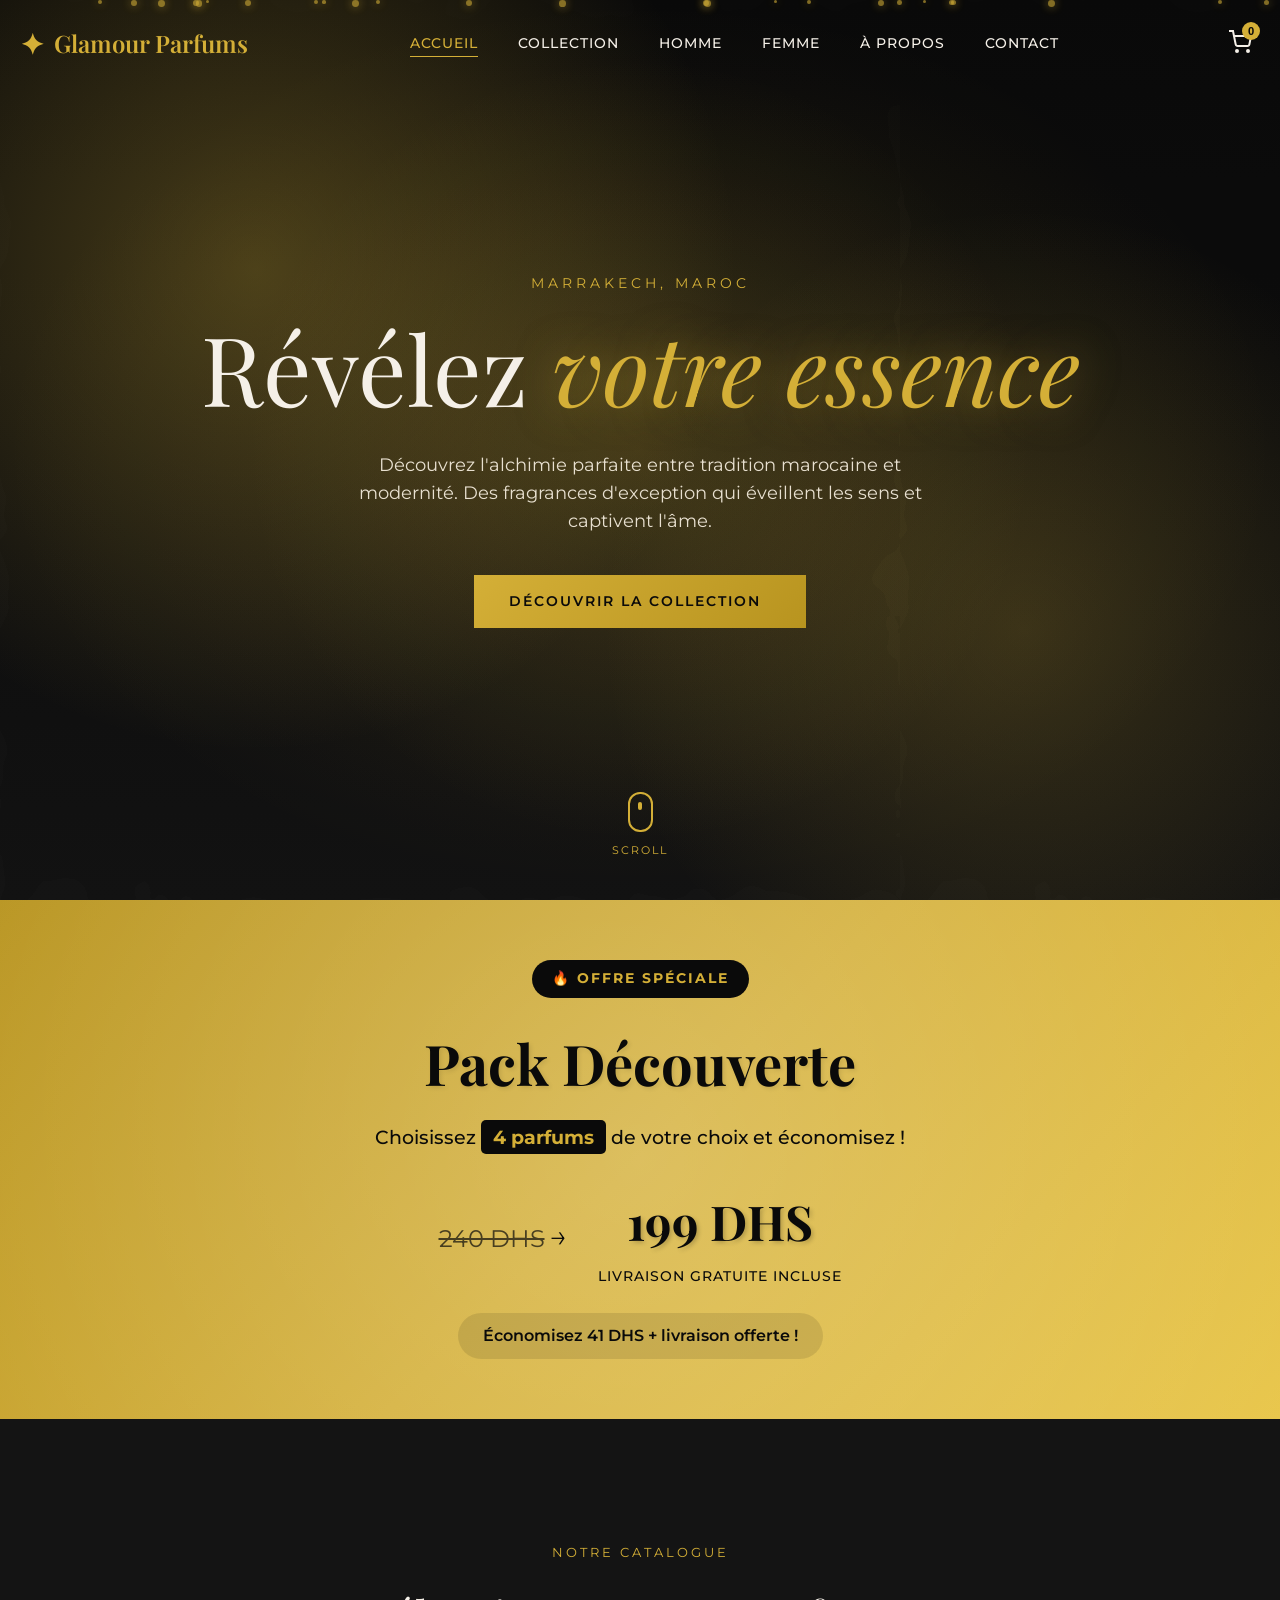
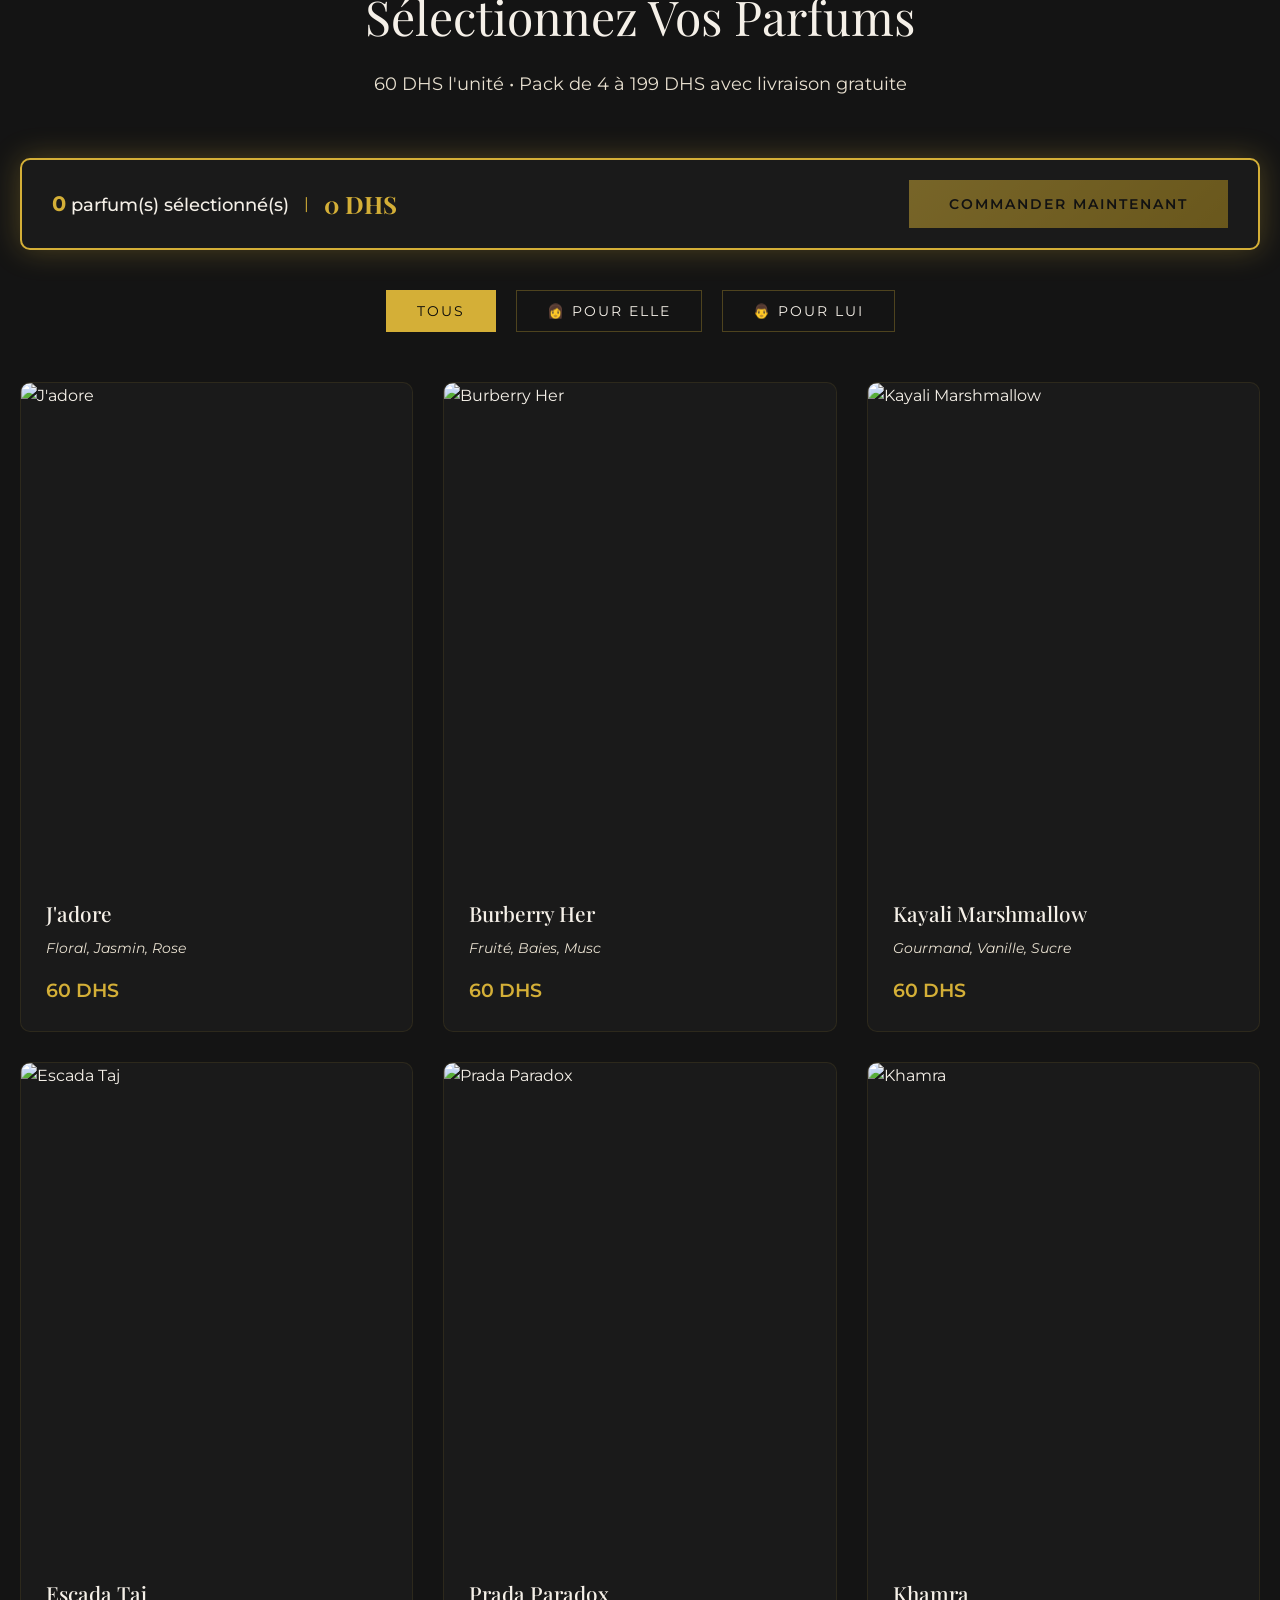
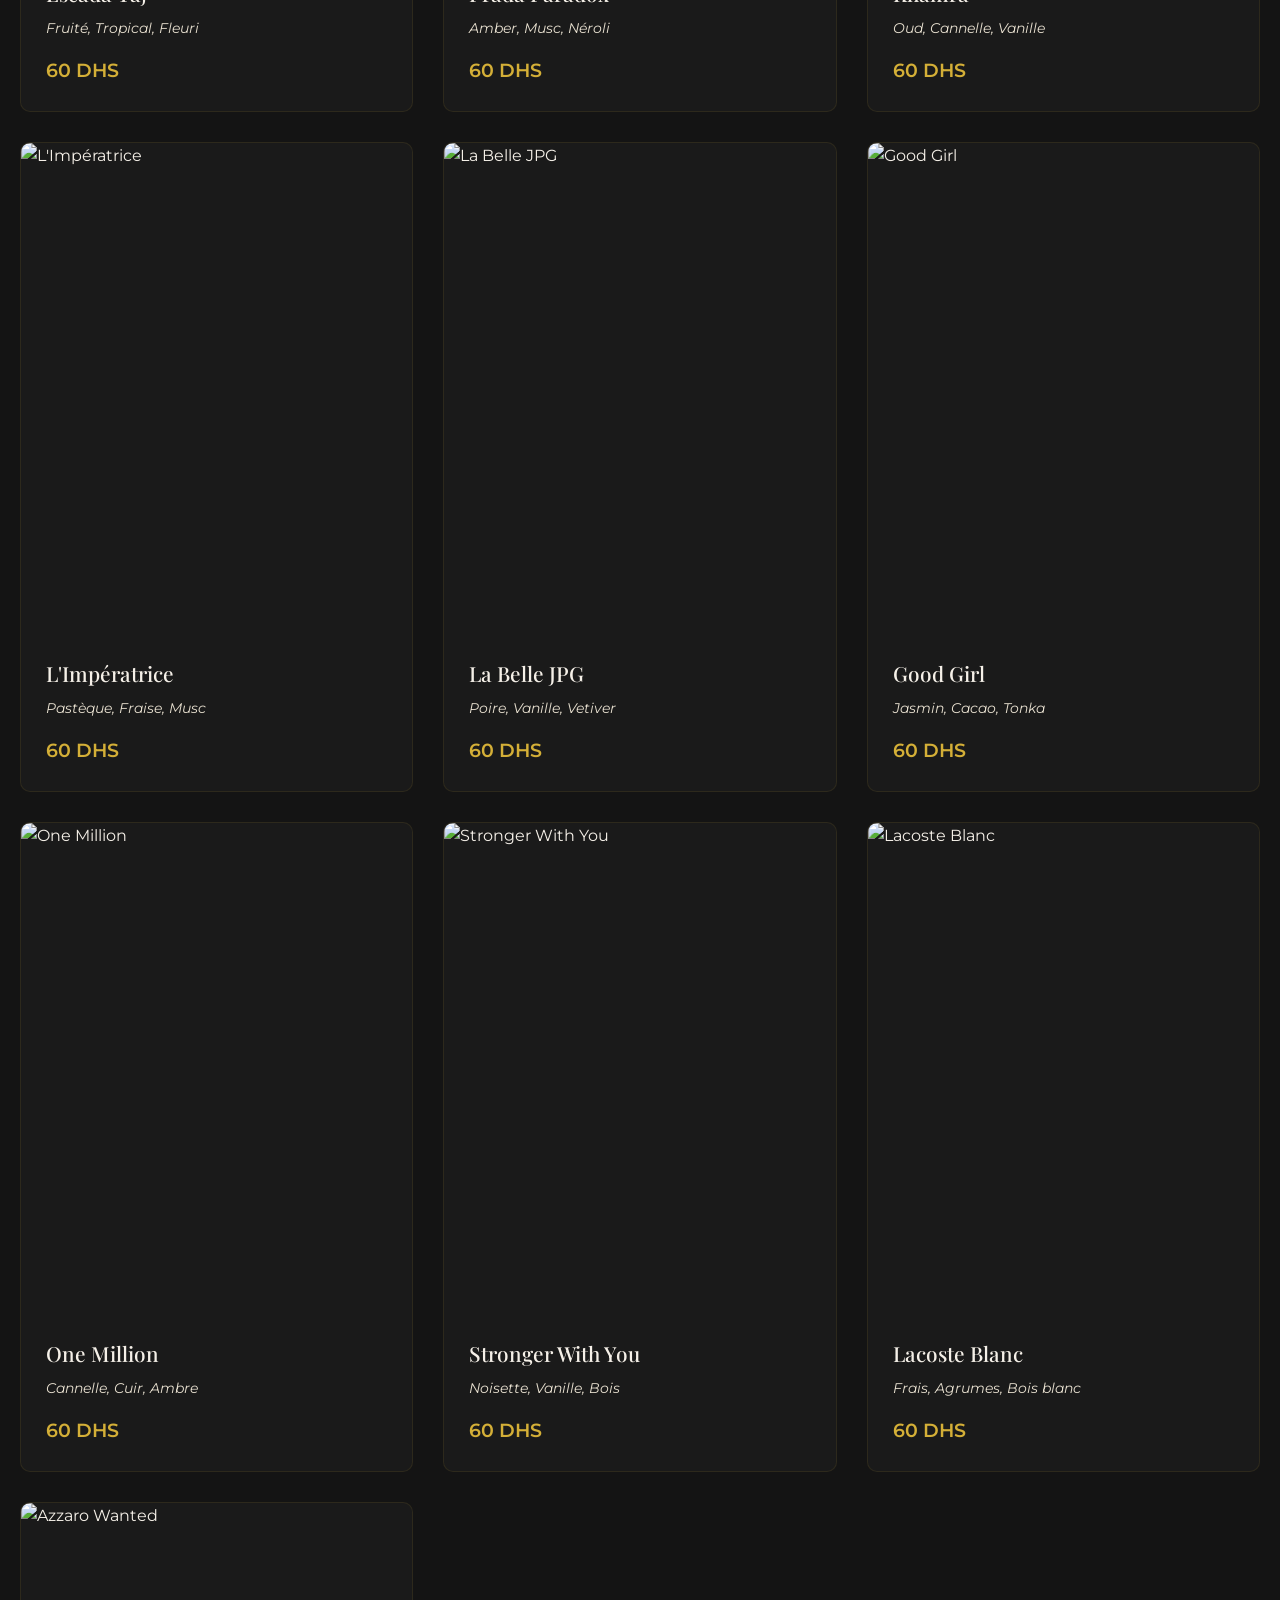
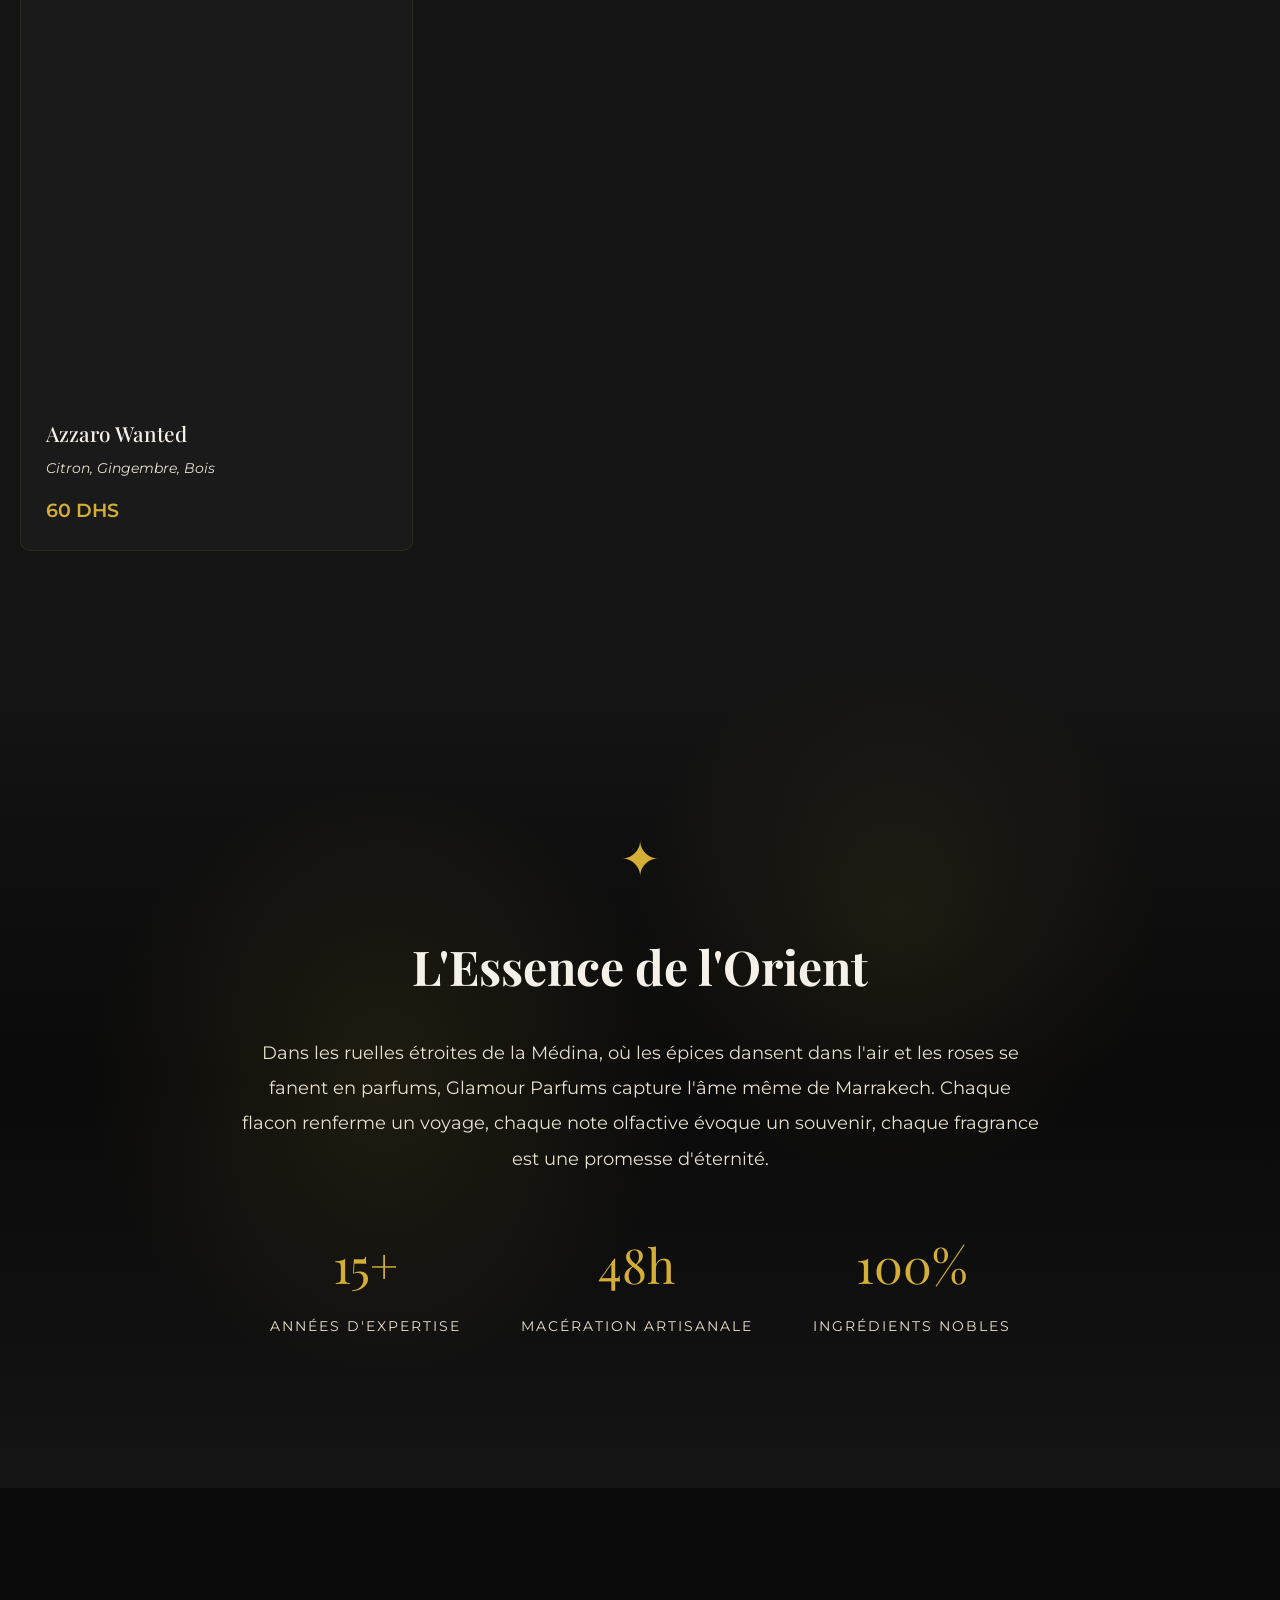
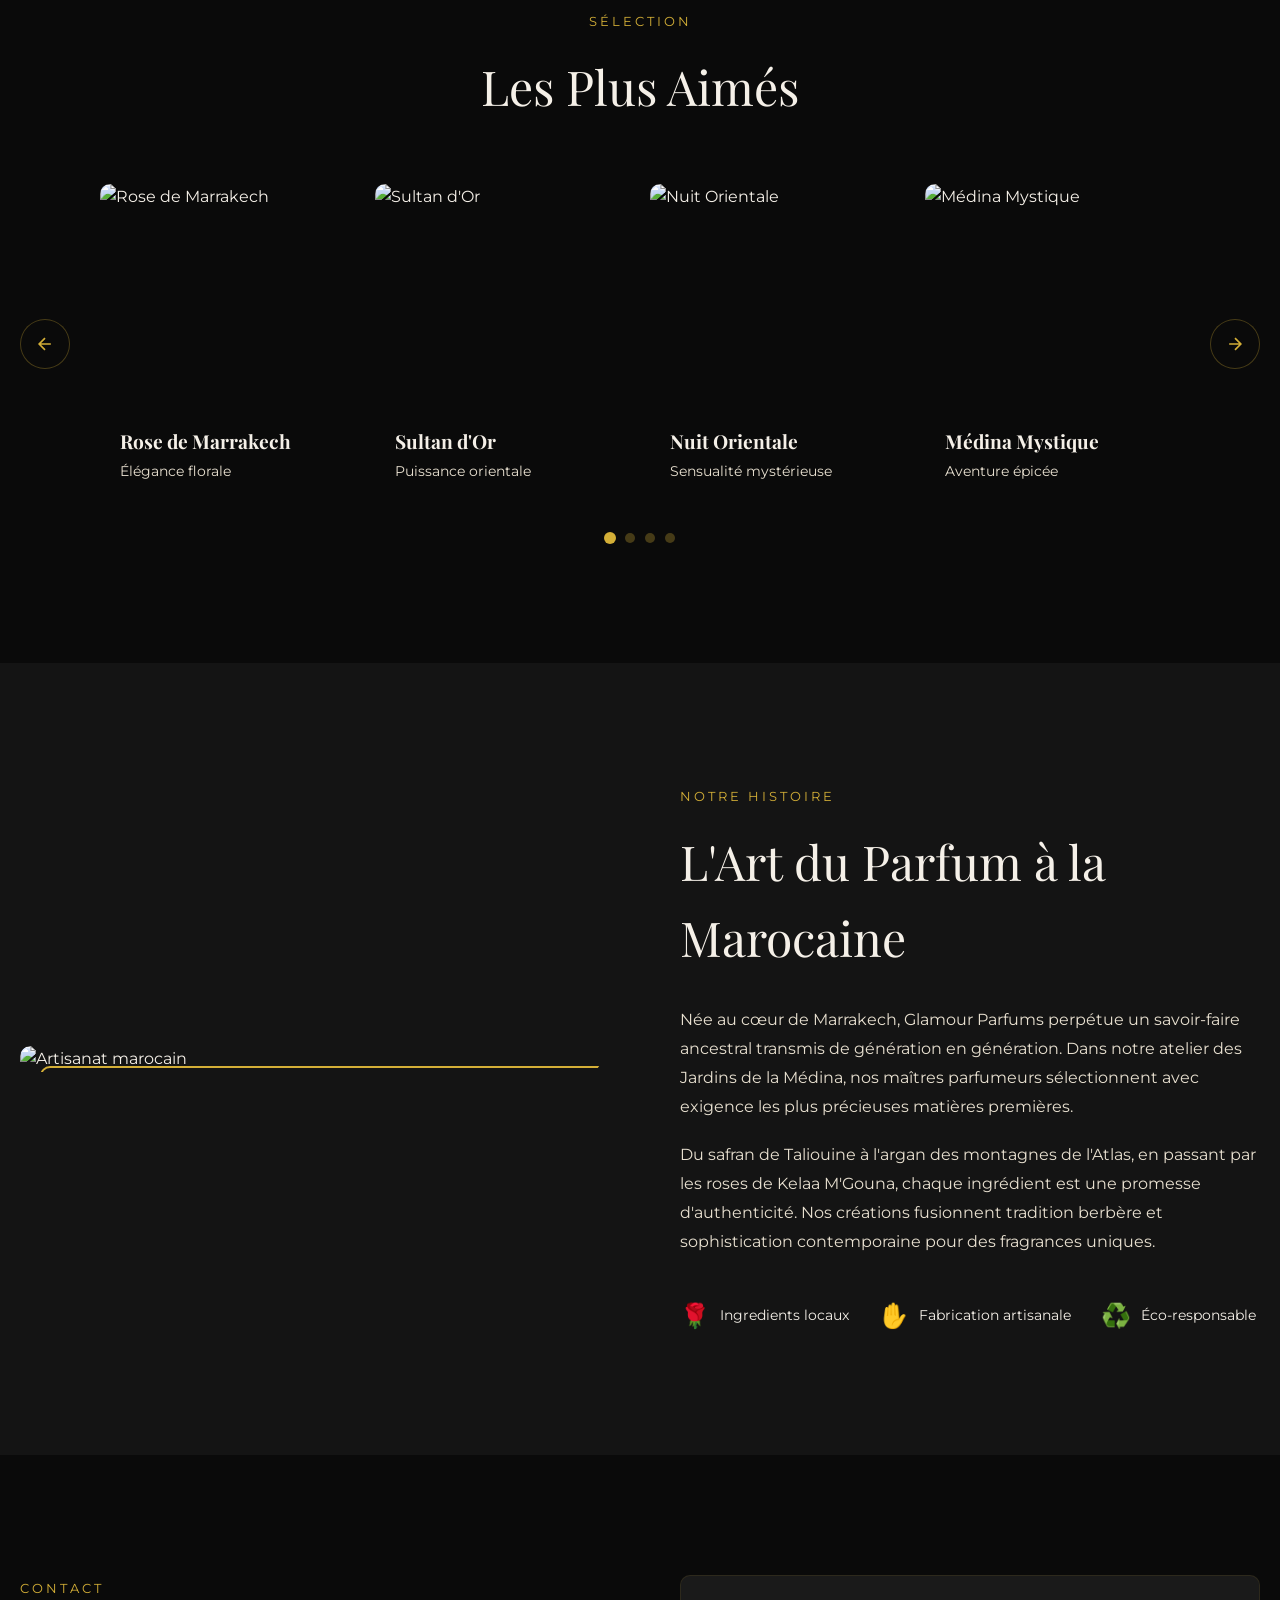
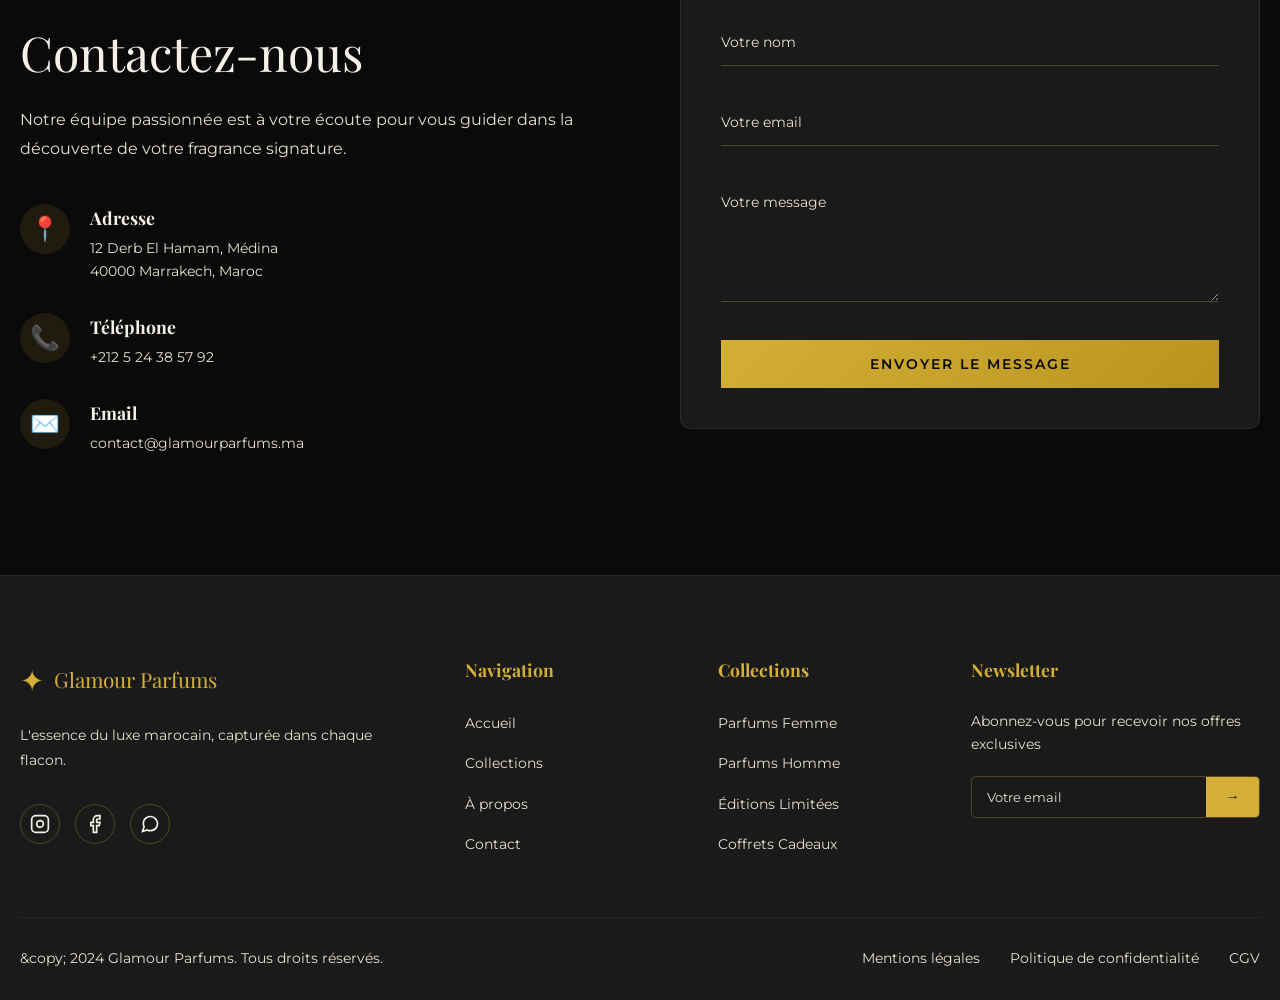
==== index.html @ c83f4eb4 "first commit" ====
<!DOCTYPE html>
<html lang="fr">
<head>
    <meta charset="UTF-8">
    <meta name="viewport" content="width=device-width, initial-scale=1.0">
    <title>Glamour Parfums | Luxe & Élégance à Marrakech</title>
    <link rel="preconnect" href="https://fonts.googleapis.com">
    <link rel="preconnect" href="https://fonts.gstatic.com" crossorigin>
    <link href="https://fonts.googleapis.com/css2?family=Playfair+Display:wght@400;500;600;700&family=Montserrat:wght@300;400;500;600&display=swap" rel="stylesheet">
    <link rel="stylesheet" href="css/style.css">
</head>
<body>
    <!-- Particles Container -->
    <div id="particles-container"></div>

    <!-- Header -->
    <header class="header" id="header">
        <div class="container">
            <nav class="navbar">
                <a href="#" class="logo">
                    <span class="logo-icon">✦</span>
                    <span class="logo-text">Glamour Parfums</span>
                </a>
                
                <ul class="nav-menu" id="nav-menu">
                    <li><a href="#home" class="nav-link active">Accueil</a></li>
                    <li><a href="#collections" class="nav-link">Collection</a></li>
                    <li><a href="#collections" class="nav-link" data-filter="homme">Homme</a></li>
                    <li><a href="#collections" class="nav-link" data-filter="femme">Femme</a></li>
                    <li><a href="#about" class="nav-link">À propos</a></li>
                    <li><a href="#contact" class="nav-link">Contact</a></li>
                </ul>

                <div class="nav-actions">
                    <button class="cart-btn" id="cart-btn">
                        <svg width="24" height="24" viewBox="0 0 24 24" fill="none" stroke="currentColor" stroke-width="2">
                            <path d="M9 22C9.55228 22 10 21.5523 10 21C10 20.4477 9.55228 20 9 20C8.44772 20 8 20.4477 8 21C8 21.5523 8.44772 22 9 22Z"/>
                            <path d="M20 22C20.5523 22 21 21.5523 21 21C21 20.4477 20.5523 20 20 20C19.4477 20 19 20.4477 19 21C19 21.5523 19.4477 22 20 22Z"/>
                            <path d="M1 1H5L7.68 14.39C7.77144 14.8504 8.02191 15.264 8.38755 15.5583C8.75318 15.8526 9.2107 16.009 9.68 16H19.4C19.8693 16.009 20.3268 15.8526 20.6925 15.5583C21.0581 15.264 21.3086 14.8504 21.4 14.39L23 6H6"/>
                        </svg>
                        <span class="cart-count">0</span>
                    </button>
                    <button class="mobile-toggle" id="mobile-toggle">
                        <span></span>
                        <span></span>
                        <span></span>
                    </button>
                </div>
            </nav>
        </div>
    </header>

    <!-- Hero Section -->
    <section class="hero" id="home">
        <div class="hero-bg">
            <div class="smoke-effect"></div>
            <div class="gold-dust"></div>
        </div>
        <div class="hero-content">
            <div class="container">
                <p class="hero-subtitle reveal-text">Marrakech, Maroc</p>
                <h1 class="hero-title reveal-text">Révélez <span class="highlight">votre essence</span></h1>
                <p class="hero-description reveal-text">
                    Découvrez l'alchimie parfaite entre tradition marocaine et modernité. 
                    Des fragrances d'exception qui éveillent les sens et captivent l'âme.
                </p>
                <div class="hero-cta reveal-text">
                    <a href="#collections" class="btn btn-primary">
                        Découvrir la collection
                        <span class="btn-shine"></span>
                    </a>
                </div>
            </div>
        </div>
        <div class="scroll-indicator">
            <div class="mouse">
                <div class="wheel"></div>
            </div>
            <span>Scroll</span>
        </div>
    </section>

    <!-- Collections Section -->
    <section class="pack-offer-banner" id="pack-offer">
        <div class="container">
            <div class="pack-offer-content reveal-on-scroll">
                <div class="pack-badge">🔥 OFFRE SPÉCIALE</div>
                <h2 class="pack-title">Pack Découverte</h2>
                <p class="pack-description">
                    Choisissez <strong>4 parfums</strong> de votre choix et économisez !
                </p>
                <div class="pack-pricing">
                    <div class="price-normal">
                        <span class="price-old">240 DHS</span>
                        <span class="price-separator">→</span>
                    </div>
                    <div class="price-promo">
                        <span class="price-new">199 DHS</span>
                        <span class="price-note">Livraison gratuite incluse</span>
                    </div>
                </div>
                <p class="pack-economy">Économisez 41 DHS + livraison offerte !</p>
            </div>
        </div>
    </section>

    <!-- Collections Section -->
    <section class="collections" id="collections">
        <div class="container">
            <div class="section-header reveal-on-scroll">
                <span class="section-tag">Notre Catalogue</span>
                <h2 class="section-title">Sélectionnez Vos Parfums</h2>
                <p class="section-subtitle">60 DHS l'unité • Pack de 4 à 199 DHS avec livraison gratuite</p>
            </div>

            <!-- Cart Summary Bar -->
            <div class="cart-summary-bar reveal-on-scroll" id="cart-summary-bar">
                <div class="summary-content">
                    <div class="summary-info">
                        <span class="summary-count"><span id="selected-count">0</span> parfum(s) sélectionné(s)</span>
                        <span class="summary-divider">|</span>
                        <span class="summary-price" id="summary-price">0 DHS</span>
                    </div>
                    <div class="summary-promo" id="summary-promo" style="display: none;">
                        <span class="promo-badge">🎉 Pack activé ! -41 DHS + Livraison offerte</span>
                    </div>
                </div>
                <button class="btn btn-primary" id="order-btn" disabled>
                    Commander maintenant
                </button>
            </div>

            <div class="filter-tabs reveal-on-scroll">
                <button class="filter-btn active" data-filter="all">Tous</button>
                <button class="filter-btn" data-filter="femme">👩 Pour Elle</button>
                <button class="filter-btn" data-filter="homme">👨 Pour Lui</button>
            </div>

            <div class="products-grid" id="products-grid">
                <!-- FEMME Products (9 parfums) -->
                <div class="product-card" data-category="femme" data-id="1" data-name="J'adore" data-price="60">
                    <div class="product-image">
                        <img src="https://images.unsplash.com/photo-1594035910387-fea47794261f?w=500&h=600&fit=crop" alt="J'adore">
                        <div class="product-overlay">
                            <button class="quick-view">Aperçu rapide</button>
                            <button class="select-btn" onclick="toggleSelection(this)">
                                <span class="select-icon">➕</span>
                                <span class="select-text">Sélectionner</span>
                            </button>
                        </div>
                        <div class="selected-indicator">✓</div>
                    </div>
                    <div class="product-info">
                        <h3 class="product-name">J'adore</h3>
                        <p class="product-notes">Floral, Jasmin, Rose</p>
                        <p class="product-price">60 DHS</p>
                    </div>
                </div>

                <div class="product-card" data-category="femme" data-id="2" data-name="Burberry Her" data-price="60">
                    <div class="product-image">
                        <img src="https://images.unsplash.com/photo-1541643600914-78b084683601?w=500&h=600&fit=crop" alt="Burberry Her">
                        <div class="product-overlay">
                            <button class="quick-view">Aperçu rapide</button>
                            <button class="select-btn" onclick="toggleSelection(this)">
                                <span class="select-icon">➕</span>
                                <span class="select-text">Sélectionner</span>
                            </button>
                        </div>
                        <div class="selected-indicator">✓</div>
                    </div>
                    <div class="product-info">
                        <h3 class="product-name">Burberry Her</h3>
                        <p class="product-notes">Fruité, Baies, Musc</p>
                        <p class="product-price">60 DHS</p>
                    </div>
                </div>

                <div class="product-card" data-category="femme" data-id="3" data-name="Kayali Marshmallow" data-price="60">
                    <div class="product-image">
                        <img src="https://images.unsplash.com/photo-1592945403244-b3fbafd7f539?w=500&h=600&fit=crop" alt="Kayali Marshmallow">
                        <div class="product-overlay">
                            <button class="quick-view">Aperçu rapide</button>
                            <button class="select-btn" onclick="toggleSelection(this)">
                                <span class="select-icon">➕</span>
                                <span class="select-text">Sélectionner</span>
                            </button>
                        </div>
                        <div class="selected-indicator">✓</div>
                    </div>
                    <div class="product-info">
                        <h3 class="product-name">Kayali Marshmallow</h3>
                        <p class="product-notes">Gourmand, Vanille, Sucre</p>
                        <p class="product-price">60 DHS</p>
                    </div>
                </div>

                <div class="product-card" data-category="femme" data-id="4" data-name="Escada Taj" data-price="60">
                    <div class="product-image">
                        <img src="https://images.unsplash.com/photo-1512496015851-a90fb38ba796?w=500&h=600&fit=crop" alt="Escada Taj">
                        <div class="product-overlay">
                            <button class="quick-view">Aperçu rapide</button>
                            <button class="select-btn" onclick="toggleSelection(this)">
                                <span class="select-icon">➕</span>
                                <span class="select-text">Sélectionner</span>
                            </button>
                        </div>
                        <div class="selected-indicator">✓</div>
                    </div>
                    <div class="product-info">
                        <h3 class="product-name">Escada Taj</h3>
                        <p class="product-notes">Fruité, Tropical, Fleuri</p>
                        <p class="product-price">60 DHS</p>
                    </div>
                </div>

                <div class="product-card" data-category="femme" data-id="5" data-name="Prada Paradox" data-price="60">
                    <div class="product-image">
                        <img src="https://images.unsplash.com/photo-1588405748884-2a9a1a3b1c5b?w=500&h=600&fit=crop" alt="Prada Paradox">
                        <div class="product-overlay">
                            <button class="quick-view">Aperçu rapide</button>
                            <button class="select-btn" onclick="toggleSelection(this)">
                                <span class="select-icon">➕</span>
                                <span class="select-text">Sélectionner</span>
                            </button>
                        </div>
                        <div class="selected-indicator">✓</div>
                    </div>
                    <div class="product-info">
                        <h3 class="product-name">Prada Paradox</h3>
                        <p class="product-notes">Amber, Musc, Néroli</p>
                        <p class="product-price">60 DHS</p>
                    </div>
                </div>

                <div class="product-card" data-category="femme" data-id="6" data-name="Khamra" data-price="60">
                    <div class="product-image">
                        <img src="https://images.unsplash.com/photo-1590736969955-71cc94901144?w=500&h=600&fit=crop" alt="Khamra">
                        <div class="product-overlay">
                            <button class="quick-view">Aperçu rapide</button>
                            <button class="select-btn" onclick="toggleSelection(this)">
                                <span class="select-icon">➕</span>
                                <span class="select-text">Sélectionner</span>
                            </button>
                        </div>
                        <div class="selected-indicator">✓</div>
                    </div>
                    <div class="product-info">
                        <h3 class="product-name">Khamra</h3>
                        <p class="product-notes">Oud, Cannelle, Vanille</p>
                        <p class="product-price">60 DHS</p>
                    </div>
                </div>

                <div class="product-card" data-category="femme" data-id="7" data-name="L'Impératrice" data-price="60">
                    <div class="product-image">
                        <img src="https://images.unsplash.com/photo-1563170351-be82bc888aa4?w=500&h=600&fit=crop" alt="L'Impératrice">
                        <div class="product-overlay">
                            <button class="quick-view">Aperçu rapide</button>
                            <button class="select-btn" onclick="toggleSelection(this)">
                                <span class="select-icon">➕</span>
                                <span class="select-text">Sélectionner</span>
                            </button>
                        </div>
                        <div class="selected-indicator">✓</div>
                    </div>
                    <div class="product-info">
                        <h3 class="product-name">L'Impératrice</h3>
                        <p class="product-notes">Pastèque, Fraise, Musc</p>
                        <p class="product-price">60 DHS</p>
                    </div>
                </div>

                <div class="product-card" data-category="femme" data-id="8" data-name="La Belle JPG" data-price="60">
                    <div class="product-image">
                        <img src="https://images.unsplash.com/photo-1594136976553-38679e03c1c3?w=500&h=600&fit=crop" alt="La Belle JPG">
                        <div class="product-overlay">
                            <button class="quick-view">Aperçu rapide</button>
                            <button class="select-btn" onclick="toggleSelection(this)">
                                <span class="select-icon">➕</span>
                                <span class="select-text">Sélectionner</span>
                            </button>
                        </div>
                        <div class="selected-indicator">✓</div>
                    </div>
                    <div class="product-info">
                        <h3 class="product-name">La Belle JPG</h3>
                        <p class="product-notes">Poire, Vanille, Vetiver</p>
                        <p class="product-price">60 DHS</p>
                    </div>
                </div>

                <div class="product-card" data-category="femme" data-id="9" data-name="Good Girl" data-price="60">
                    <div class="product-image">
                        <img src="https://images.unsplash.com/photo-1595535873420-a599195b3f4a?w=500&h=600&fit=crop" alt="Good Girl">
                        <div class="product-overlay">
                            <button class="quick-view">Aperçu rapide</button>
                            <button class="select-btn" onclick="toggleSelection(this)">
                                <span class="select-icon">➕</span>
                                <span class="select-text">Sélectionner</span>
                            </button>
                        </div>
                        <div class="selected-indicator">✓</div>
                    </div>
                    <div class="product-info">
                        <h3 class="product-name">Good Girl</h3>
                        <p class="product-notes">Jasmin, Cacao, Tonka</p>
                        <p class="product-price">60 DHS</p>
                    </div>
                </div>

                <!-- HOMME Products (4 parfums) -->
                <div class="product-card" data-category="homme" data-id="10" data-name="One Million" data-price="60">
                    <div class="product-image">
                        <img src="https://images.unsplash.com/photo-1523293182086-7651a899d37f?w=500&h=600&fit=crop" alt="One Million">
                        <div class="product-overlay">
                            <button class="quick-view">Aperçu rapide</button>
                            <button class="select-btn" onclick="toggleSelection(this)">
                                <span class="select-icon">➕</span>
                                <span class="select-text">Sélectionner</span>
                            </button>
                        </div>
                        <div class="selected-indicator">✓</div>
                    </div>
                    <div class="product-info">
                        <h3 class="product-name">One Million</h3>
                        <p class="product-notes">Cannelle, Cuir, Ambre</p>
                        <p class="product-price">60 DHS</p>
                    </div>
                </div>

                <div class="product-card" data-category="homme" data-id="11" data-name="Stronger With You" data-price="60">
                    <div class="product-image">
                        <img src="https://images.unsplash.com/photo-1595425970377-c9703cf48b6d?w=500&h=600&fit=crop" alt="Stronger With You">
                        <div class="product-overlay">
                            <button class="quick-view">Aperçu rapide</button>
                            <button class="select-btn" onclick="toggleSelection(this)">
                                <span class="select-icon">➕</span>
                                <span class="select-text">Sélectionner</span>
                            </button>
                        </div>
                        <div class="selected-indicator">✓</div>
                    </div>
                    <div class="product-info">
                        <h3 class="product-name">Stronger With You</h3>
                        <p class="product-notes">Noisette, Vanille, Bois</p>
                        <p class="product-price">60 DHS</p>
                    </div>
                </div>

                <div class="product-card" data-category="homme" data-id="12" data-name="Lacoste Blanc" data-price="60">
                    <div class="product-image">
                        <img src="https://images.unsplash.com/photo-1587017539504-67cfbddac569?w=500&h=600&fit=crop" alt="Lacoste Blanc">
                        <div class="product-overlay">
                            <button class="quick-view">Aperçu rapide</button>
                            <button class="select-btn" onclick="toggleSelection(this)">
                                <span class="select-icon">➕</span>
                                <span class="select-text">Sélectionner</span>
                            </button>
                        </div>
                        <div class="selected-indicator">✓</div>
                    </div>
                    <div class="product-info">
                        <h3 class="product-name">Lacoste Blanc</h3>
                        <p class="product-notes">Frais, Agrumes, Bois blanc</p>
                        <p class="product-price">60 DHS</p>
                    </div>
                </div>

                <div class="product-card" data-category="homme" data-id="13" data-name="Azzaro Wanted" data-price="60">
                    <div class="product-image">
                        <img src="https://images.unsplash.com/photo-1547887537-6c5a1c2893b4?w=500&h=600&fit=crop" alt="Azzaro Wanted">
                        <div class="product-overlay">
                            <button class="quick-view">Aperçu rapide</button>
                            <button class="select-btn" onclick="toggleSelection(this)">
                                <span class="select-icon">➕</span>
                                <span class="select-text">Sélectionner</span>
                            </button>
                        </div>
                        <div class="selected-indicator">✓</div>
                    </div>
                    <div class="product-info">
                        <h3 class="product-name">Azzaro Wanted</h3>
                        <p class="product-notes">Citron, Gingembre, Bois</p>
                        <p class="product-price">60 DHS</p>
                    </div>
                </div>
            </div>
        </div>
    </section>

    <!-- Immersive Section -->
    <section class="immersive-section">
        <div class="immersive-bg">
            <div class="floating-fragrance"></div>
        </div>
        <div class="container">
            <div class="immersive-content reveal-on-scroll">
                <span class="immersive-icon">✦</span>
                <h2 class="immersive-title">L'Essence de l'Orient</h2>
                <p class="immersive-text">
                    Dans les ruelles étroites de la Médina, où les épices dansent dans l'air 
                    et les roses se fanent en parfums, Glamour Parfums capture l'âme même de 
                    Marrakech. Chaque flacon renferme un voyage, chaque note olfactive évoque 
                    un souvenir, chaque fragrance est une promesse d'éternité.
                </p>
                <div class="immersive-stats">
                    <div class="stat-item">
                        <span class="stat-number">15+</span>
                        <span class="stat-label">Années d'expertise</span>
                    </div>
                    <div class="stat-item">
                        <span class="stat-number">48h</span>
                        <span class="stat-label">Macération artisanale</span>
                    </div>
                    <div class="stat-item">
                        <span class="stat-number">100%</span>
                        <span class="stat-label">Ingrédients nobles</span>
                    </div>
                </div>
            </div>
        </div>
    </section>

    <!-- Popular Products Carousel -->
    <section class="popular-section">
        <div class="container">
            <div class="section-header reveal-on-scroll">
                <span class="section-tag">Sélection</span>
                <h2 class="section-title">Les Plus Aimés</h2>
            </div>
            
            <div class="carousel-container reveal-on-scroll">
                <button class="carousel-btn prev" id="carousel-prev">
                    <svg width="24" height="24" viewBox="0 0 24 24" fill="none" stroke="currentColor" stroke-width="2">
                        <path d="M19 12H5M12 19l-7-7 7-7"/>
                    </svg>
                </button>
                
                <div class="carousel-wrapper">
                    <div class="carousel-track" id="carousel-track">
                        <div class="carousel-slide">
                            <div class="popular-card">
                                <img src="https://images.unsplash.com/photo-1594035910387-fea47794261f?w=400&h=500&fit=crop" alt="Rose de Marrakech">
                                <div class="popular-info">
                                    <h4>Rose de Marrakech</h4>
                                    <p>Élégance florale</p>
                                </div>
                            </div>
                        </div>
                        <div class="carousel-slide">
                            <div class="popular-card">
                                <img src="https://images.unsplash.com/photo-1523293182086-7651a899d37f?w=400&h=500&fit=crop" alt="Sultan d'Or">
                                <div class="popular-info">
                                    <h4>Sultan d'Or</h4>
                                    <p>Puissance orientale</p>
                                </div>
                            </div>
                        </div>
                        <div class="carousel-slide">
                            <div class="popular-card">
                                <img src="https://images.unsplash.com/photo-1541643600914-78b084683601?w=400&h=500&fit=crop" alt="Nuit Orientale">
                                <div class="popular-info">
                                    <h4>Nuit Orientale</h4>
                                    <p>Sensualité mystérieuse</p>
                                </div>
                            </div>
                        </div>
                        <div class="carousel-slide">
                            <div class="popular-card">
                                <img src="https://images.unsplash.com/photo-1592945403244-b3fbafd7f539?w=400&h=500&fit=crop" alt="Médina Mystique">
                                <div class="popular-info">
                                    <h4>Médina Mystique</h4>
                                    <p>Aventure épicée</p>
                                </div>
                            </div>
                        </div>
                    </div>
                </div>
                
                <button class="carousel-btn next" id="carousel-next">
                    <svg width="24" height="24" viewBox="0 0 24 24" fill="none" stroke="currentColor" stroke-width="2">
                        <path d="M5 12h14M12 5l7 7-7 7"/>
                    </svg>
                </button>
            </div>
            
            <div class="carousel-dots" id="carousel-dots">
                <button class="dot active"></button>
                <button class="dot"></button>
                <button class="dot"></button>
                <button class="dot"></button>
            </div>
        </div>
    </section>

    <!-- About Section -->
    <section class="about-section" id="about">
        <div class="container">
            <div class="about-grid">
                <div class="about-image reveal-on-scroll">
                    <div class="image-frame">
                        <img src="https://images.unsplash.com/photo-1544161515-4ab6ce6db874?w=600&h=700&fit=crop" alt="Artisanat marocain">
                        <div class="frame-decoration"></div>
                    </div>
                </div>
                <div class="about-content reveal-on-scroll">
                    <span class="section-tag">Notre Histoire</span>
                    <h2 class="section-title">L'Art du Parfum à la Marocaine</h2>
                    <p class="about-text">
                        Née au cœur de Marrakech, Glamour Parfums perpétue un savoir-faire 
                        ancestral transmis de génération en génération. Dans notre atelier 
                        des Jardins de la Médina, nos maîtres parfumeurs sélectionnent 
                        avec exigence les plus précieuses matières premières.
                    </p>
                    <p class="about-text">
                        Du safran de Taliouine à l'argan des montagnes de l'Atlas, en passant 
                        par les roses de Kelaa M'Gouna, chaque ingrédient est une promesse 
                        d'authenticité. Nos créations fusionnent tradition berbère et 
                        sophistication contemporaine pour des fragrances uniques.
                    </p>
                    <div class="about-features">
                        <div class="feature-item">
                            <span class="feature-icon">🌹</span>
                            <span>Ingredients locaux</span>
                        </div>
                        <div class="feature-item">
                            <span class="feature-icon">✋</span>
                            <span>Fabrication artisanale</span>
                        </div>
                        <div class="feature-item">
                            <span class="feature-icon">♻️</span>
                            <span>Éco-responsable</span>
                        </div>
                    </div>
                </div>
            </div>
        </div>
    </section>

    <!-- Contact Section -->
    <section class="contact-section" id="contact">
        <div class="container">
            <div class="contact-grid">
                <div class="contact-info reveal-on-scroll">
                    <span class="section-tag">Contact</span>
                    <h2 class="section-title">Contactez-nous</h2>
                    <p class="contact-text">
                        Notre équipe passionnée est à votre écoute pour vous guider 
                        dans la découverte de votre fragrance signature.
                    </p>
                    
                    <div class="contact-details">
                        <div class="contact-item">
                            <span class="contact-icon">📍</span>
                            <div>
                                <h4>Adresse</h4>
                                <p>12 Derb El Hamam, Médina<br>40000 Marrakech, Maroc</p>
                            </div>
                        </div>
                        <div class="contact-item">
                            <span class="contact-icon">📞</span>
                            <div>
                                <h4>Téléphone</h4>
                                <p>+212 5 24 38 57 92</p>
                            </div>
                        </div>
                        <div class="contact-item">
                            <span class="contact-icon">✉️</span>
                            <div>
                                <h4>Email</h4>
                                <p>contact@glamourparfums.ma</p>
                            </div>
                        </div>
                    </div>
                </div>
                
                <div class="contact-form-wrapper reveal-on-scroll">
                    <form class="contact-form" id="contact-form">
                        <div class="form-group">
                            <input type="text" id="name" required>
                            <label for="name">Votre nom</label>
                        </div>
                        <div class="form-group">
                            <input type="email" id="email" required>
                            <label for="email">Votre email</label>
                        </div>
                        <div class="form-group">
                            <textarea id="message" rows="5" required></textarea>
                            <label for="message">Votre message</label>
                        </div>
                        <button type="submit" class="btn btn-primary btn-full">
                            Envoyer le message
                        </button>
                    </form>
                </div>
            </div>
        </div>
    </section>

    <!-- Footer -->
    <footer class="footer">
        <div class="container">
            <div class="footer-grid">
                <div class="footer-brand">
                    <a href="#" class="footer-logo">
                        <span class="logo-icon">✦</span>
                        <span>Glamour Parfums</span>
                    </a>
                    <p>L'essence du luxe marocain, capturée dans chaque flacon.</p>
                    <div class="social-links">
                        <a href="#" class="social-link" aria-label="Instagram">
                            <svg width="20" height="20" viewBox="0 0 24 24" fill="none" stroke="currentColor" stroke-width="2">
                                <rect x="2" y="2" width="20" height="20" rx="5" ry="5"></rect>
                                <path d="M16 11.37A4 4 0 1 1 12.63 8 4 4 0 0 1 16 11.37z"></path>
                                <line x1="17.5" y1="6.5" x2="17.51" y2="6.5"></line>
                            </svg>
                        </a>
                        <a href="#" class="social-link" aria-label="Facebook">
                            <svg width="20" height="20" viewBox="0 0 24 24" fill="none" stroke="currentColor" stroke-width="2">
                                <path d="M18 2h-3a5 5 0 0 0-5 5v3H7v4h3v8h4v-8h3l1-4h-4V7a1 1 0 0 1 1-1h3z"></path>
                            </svg>
                        </a>
                        <a href="#" class="social-link" aria-label="WhatsApp">
                            <svg width="20" height="20" viewBox="0 0 24 24" fill="none" stroke="currentColor" stroke-width="2">
                                <path d="M21 11.5a8.38 8.38 0 0 1-.9 3.8 8.5 8.5 0 0 1-7.6 4.7 8.38 8.38 0 0 1-3.8-.9L3 21l1.9-5.7a8.38 8.38 0 0 1-.9-3.8 8.5 8.5 0 0 1 4.7-7.6 8.38 8.38 0 0 1 3.8-.9h.5a8.48 8.48 0 0 1 8 8v.5z"></path>
                            </svg>
                        </a>
                    </div>
                </div>
                
                <div class="footer-links">
                    <h4>Navigation</h4>
                    <ul>
                        <li><a href="#home">Accueil</a></li>
                        <li><a href="#collections">Collections</a></li>
                        <li><a href="#about">À propos</a></li>
                        <li><a href="#contact">Contact</a></li>
                    </ul>
                </div>
                
                <div class="footer-links">
                    <h4>Collections</h4>
                    <ul>
                        <li><a href="#">Parfums Femme</a></li>
                        <li><a href="#">Parfums Homme</a></li>
                        <li><a href="#">Éditions Limitées</a></li>
                        <li><a href="#">Coffrets Cadeaux</a></li>
                    </ul>
                </div>
                
                <div class="footer-newsletter">
                    <h4>Newsletter</h4>
                    <p>Abonnez-vous pour recevoir nos offres exclusives</p>
                    <form class="newsletter-form" id="newsletter-form">
                        <input type="email" placeholder="Votre email" required>
                        <button type="submit">→</button>
                    </form>
                </div>
            </div>
            
            <div class="footer-bottom">
                <p>&​copy; 2024 Glamour Parfums. Tous droits réservés.</p>
                <div class="footer-legal">
                    <a href="#">Mentions légales</a>
                    <a href="#">Politique de confidentialité</a>
                    <a href="#">CGV</a>
                </div>
            </div>
        </div>
    </footer>

    <!-- Cart Modal -->
    <div class="cart-modal" id="cart-modal">
        <div class="cart-overlay" id="cart-overlay"></div>
        <div class="cart-content">
            <div class="cart-header">
                <h3>Votre Panier</h3>
                <button class="cart-close" id="cart-close">✕</button>
            </div>
            <div class="cart-body" id="cart-body">
                <p class="cart-empty">Votre panier est vide</p>
            </div>
            <div class="cart-footer">
                <div class="cart-total">
                    <span>Total:</span>
                    <span id="cart-total">0 MAD</span>
                </div>
                <button class="btn btn-primary btn-full">Commander</button>
            </div>
        </div>
    </div>

    <!-- Toast Notification -->
    <div class="toast" id="toast">
        <span class="toast-message"></span>
    </div>

    <script src="js/main.js"></script>
</body>
</html>
---- css/style.css ----
/* ===================================
   GLAMOUR PARFUMS - STYLE LUXUEUX
   =================================== */

/* Variables CSS */
:root {
    /* Palette de couleurs - Luxe Oriental */
    --gold: #d4af37;
    --gold-light: #e8c547;
    --gold-dark: #b8941f;
    --black: #0a0a0a;
    --black-light: #141414;
    --black-lighter: #1a1a1a;
    --cream: #f5f0e8;
    --cream-dark: #e8e0d0;
    --white: #ffffff;
    
    /* Typographie */
    --font-heading: 'Playfair Display', serif;
    --font-body: 'Montserrat', sans-serif;
    
    /* Espacements */
    --section-padding: 120px;
    --container-width: 1280px;
    
    /* Transitions */
    --transition-fast: 0.3s ease;
    --transition-medium: 0.5s ease;
    --transition-slow: 0.8s ease;
    
    /* Effets */
    --glow-gold: 0 0 30px rgba(212, 175, 55, 0.3);
    --shadow-deep: 0 25px 50px rgba(0, 0, 0, 0.5);
}

/* Reset et Base */
* {
    margin: 0;
    padding: 0;
    box-sizing: border-box;
}

html {
    scroll-behavior: smooth;
}

body {
    font-family: var(--font-body);
    background-color: var(--black);
    color: var(--cream);
    line-height: 1.6;
    overflow-x: hidden;
}

a {
    text-decoration: none;
    color: inherit;
    transition: var(--transition-fast);
}

img {
    max-width: 100%;
    display: block;
}

ul {
    list-style: none;
}

.container {
    max-width: var(--container-width);
    margin: 0 auto;
    padding: 0 20px;
}

/* ===================================
   PARTICLES & EFFETS DE FOND
   =================================== */
#particles-container {
    position: fixed;
    top: 0;
    left: 0;
    width: 100%;
    height: 100%;
    pointer-events: none;
    z-index: 1;
}

.particle {
    position: absolute;
    width: 4px;
    height: 4px;
    background: var(--gold);
    border-radius: 50%;
    opacity: 0.6;
    animation: float 15s infinite;
    box-shadow: 0 0 10px var(--gold);
}

@keyframes float {
    0%, 100% {
        transform: translateY(100vh) rotate(0deg);
        opacity: 0;
    }
    10% {
        opacity: 0.6;
    }
    90% {
        opacity: 0.6;
    }
    100% {
        transform: translateY(-100vh) rotate(720deg);
        opacity: 0;
    }
}

/* ===================================
   HEADER & NAVIGATION
   =================================== */
.header {
    position: fixed;
    top: 0;
    left: 0;
    width: 100%;
    z-index: 1000;
    transition: var(--transition-medium);
    padding: 20px 0;
}

.header.scrolled {
    background: rgba(10, 10, 10, 0.95);
    backdrop-filter: blur(20px);
    padding: 15px 0;
    border-bottom: 1px solid rgba(212, 175, 55, 0.1);
}

.navbar {
    display: flex;
    align-items: center;
    justify-content: space-between;
}

.logo {
    display: flex;
    align-items: center;
    gap: 10px;
    font-family: var(--font-heading);
    font-size: 1.5rem;
    font-weight: 600;
    color: var(--gold);
}

.logo-icon {
    font-size: 1.8rem;
    animation: pulse 2s infinite;
}

@keyframes pulse {
    0%, 100% { opacity: 1; }
    50% { opacity: 0.7; }
}

.nav-menu {
    display: flex;
    align-items: center;
    gap: 40px;
}

.nav-link {
    font-size: 0.9rem;
    font-weight: 500;
    text-transform: uppercase;
    letter-spacing: 1px;
    position: relative;
    padding: 5px 0;
}

.nav-link::after {
    content: '';
    position: absolute;
    bottom: 0;
    left: 0;
    width: 0;
    height: 1px;
    background: var(--gold);
    transition: var(--transition-medium);
}

.nav-link:hover::after,
.nav-link.active::after {
    width: 100%;
}

.nav-link:hover,
.nav-link.active {
    color: var(--gold);
}

.nav-actions {
    display: flex;
    align-items: center;
    gap: 20px;
}

.cart-btn {
    position: relative;
    background: none;
    border: none;
    color: var(--cream);
    cursor: pointer;
    padding: 8px;
    transition: var(--transition-fast);
}

.cart-btn:hover {
    color: var(--gold);
    transform: scale(1.1);
}

.cart-count {
    position: absolute;
    top: 0;
    right: 0;
    width: 18px;
    height: 18px;
    background: var(--gold);
    color: var(--black);
    font-size: 0.7rem;
    font-weight: 600;
    border-radius: 50%;
    display: flex;
    align-items: center;
    justify-content: center;
}

.mobile-toggle {
    display: none;
    flex-direction: column;
    gap: 5px;
    background: none;
    border: none;
    cursor: pointer;
    padding: 5px;
}

.mobile-toggle span {
    display: block;
    width: 25px;
    height: 2px;
    background: var(--gold);
    transition: var(--transition-fast);
}

/* ===================================
   HERO SECTION
   =================================== */
.hero {
    position: relative;
    min-height: 100vh;
    display: flex;
    align-items: center;
    justify-content: center;
    overflow: hidden;
}

.hero-bg {
    position: absolute;
    top: 0;
    left: 0;
    width: 100%;
    height: 100%;
    background: 
        radial-gradient(ellipse at center, rgba(212, 175, 55, 0.15) 0%, transparent 70%),
        linear-gradient(180deg, var(--black) 0%, var(--black-light) 100%);
    z-index: -2;
}

.smoke-effect {
    position: absolute;
    top: 0;
    left: 0;
    width: 100%;
    height: 100%;
    background: url('data:image/svg+xml,<svg xmlns="http://www.w3.org/2000/svg" viewBox="0 0 1000 1000"><filter id="smoke"><feTurbulence type="fractalNoise" baseFrequency="0.01" numOctaves="3" result="noise"/><feDisplacementMap in="SourceGraphic" in2="noise" scale="100"/></filter><rect width="100%" height="100%" filter="url(%23smoke)" opacity="0.3"/></svg>');
    opacity: 0.4;
    animation: smoke 20s infinite linear;
    z-index: -1;
}

@keyframes smoke {
    0% { transform: translateX(0) translateY(0) scale(1); }
    50% { transform: translateX(-20px) translateY(-10px) scale(1.05); }
    100% { transform: translateX(0) translateY(0) scale(1); }
}

.gold-dust {
    position: absolute;
    top: 0;
    left: 0;
    width: 100%;
    height: 100%;
    background-image: 
        radial-gradient(circle at 20% 30%, rgba(212, 175, 55, 0.3) 0%, transparent 40%),
        radial-gradient(circle at 80% 70%, rgba(212, 175, 55, 0.2) 0%, transparent 35%),
        radial-gradient(circle at 50% 50%, rgba(212, 175, 55, 0.15) 0%, transparent 50%);
    animation: dust 15s infinite ease-in-out;
    z-index: -1;
}

@keyframes dust {
    0%, 100% { opacity: 0.5; transform: scale(1); }
    50% { opacity: 0.8; transform: scale(1.1); }
}

.hero-content {
    text-align: center;
    z-index: 10;
    padding: 0 20px;
}

.hero-subtitle {
    font-size: 0.9rem;
    text-transform: uppercase;
    letter-spacing: 4px;
    color: var(--gold);
    margin-bottom: 20px;
    opacity: 0;
    animation: fadeInUp 1s ease forwards;
    animation-delay: 0.3s;
}

.hero-title {
    font-family: var(--font-heading);
    font-size: clamp(3rem, 8vw, 6rem);
    font-weight: 400;
    line-height: 1.1;
    margin-bottom: 30px;
    opacity: 0;
    animation: fadeInUp 1s ease forwards;
    animation-delay: 0.5s;
}

.hero-title .highlight {
    color: var(--gold);
    font-style: italic;
    text-shadow: 0 0 40px rgba(212, 175, 55, 0.5);
}

.hero-description {
    font-size: 1.1rem;
    color: var(--cream-dark);
    max-width: 600px;
    margin: 0 auto 40px;
    opacity: 0;
    animation: fadeInUp 1s ease forwards;
    animation-delay: 0.7s;
}

.hero-cta {
    opacity: 0;
    animation: fadeInUp 1s ease forwards;
    animation-delay: 0.9s;
}

@keyframes fadeInUp {
    from {
        opacity: 0;
        transform: translateY(30px);
    }
    to {
        opacity: 1;
        transform: translateY(0);
    }
}

/* Boutons */
.btn {
    display: inline-flex;
    align-items: center;
    justify-content: center;
    gap: 10px;
    padding: 15px 35px;
    font-family: var(--font-body);
    font-size: 0.9rem;
    font-weight: 600;
    text-transform: uppercase;
    letter-spacing: 2px;
    border: none;
    cursor: pointer;
    transition: var(--transition-medium);
    position: relative;
    overflow: hidden;
}

.btn-primary {
    background: linear-gradient(135deg, var(--gold) 0%, var(--gold-dark) 100%);
    color: var(--black);
}

.btn-primary::before {
    content: '';
    position: absolute;
    top: 0;
    left: -100%;
    width: 100%;
    height: 100%;
    background: linear-gradient(90deg, transparent, rgba(255,255,255,0.4), transparent);
    transition: var(--transition-medium);
}

.btn-primary:hover::before {
    left: 100%;
}

.btn-primary:hover {
    transform: translateY(-3px);
    box-shadow: var(--glow-gold);
}

.btn-full {
    width: 100%;
}

/* Scroll Indicator */
.scroll-indicator {
    position: absolute;
    bottom: 40px;
    left: 50%;
    transform: translateX(-50%);
    display: flex;
    flex-direction: column;
    align-items: center;
    gap: 10px;
    color: var(--gold);
    font-size: 0.7rem;
    text-transform: uppercase;
    letter-spacing: 2px;
    animation: bounce 2s infinite;
}

.mouse {
    width: 25px;
    height: 40px;
    border: 2px solid var(--gold);
    border-radius: 12px;
    position: relative;
}

.wheel {
    width: 4px;
    height: 8px;
    background: var(--gold);
    border-radius: 2px;
    position: absolute;
    top: 8px;
    left: 50%;
    transform: translateX(-50%);
    animation: scroll 1.5s infinite;
}

@keyframes scroll {
    0% { opacity: 1; top: 8px; }
    100% { opacity: 0; top: 20px; }
}

@keyframes bounce {
    0%, 20%, 50%, 80%, 100% { transform: translateX(-50%) translateY(0); }
    40% { transform: translateX(-50%) translateY(-10px); }
    60% { transform: translateX(-50%) translateY(-5px); }
}

/* ===================================
   SECTIONS COMMUNES
   =================================== */
.collections,
.popular-section,
.about-section,
.contact-section {
    padding: var(--section-padding) 0;
}

.section-header {
    text-align: center;
    margin-bottom: 60px;
}

.section-tag {
    display: inline-block;
    font-size: 0.8rem;
    text-transform: uppercase;
    letter-spacing: 3px;
    color: var(--gold);
    margin-bottom: 15px;
}

.section-title {
    font-family: var(--font-heading);
    font-size: clamp(2rem, 5vw, 3rem);
    font-weight: 400;
    margin-bottom: 15px;
}

.section-subtitle {
    color: var(--cream-dark);
    font-size: 1.1rem;
}

/* ===================================
   COLLECTIONS & PRODUITS
   =================================== */
.collections {
    background: var(--black-light);
}

.filter-tabs {
    display: flex;
    justify-content: center;
    gap: 20px;
    margin-bottom: 50px;
    flex-wrap: wrap;
}

.filter-btn {
    background: transparent;
    border: 1px solid rgba(212, 175, 55, 0.3);
    color: var(--cream);
    padding: 12px 30px;
    font-family: var(--font-body);
    font-size: 0.85rem;
    text-transform: uppercase;
    letter-spacing: 2px;
    cursor: pointer;
    transition: var(--transition-fast);
}

.filter-btn:hover,
.filter-btn.active {
    background: var(--gold);
    color: var(--black);
    border-color: var(--gold);
}

.products-grid {
    display: grid;
    grid-template-columns: repeat(auto-fit, minmax(300px, 1fr));
    gap: 30px;
}

.product-card {
    background: var(--black-lighter);
    border-radius: 10px;
    overflow: hidden;
    transition: var(--transition-medium);
    border: 1px solid rgba(212, 175, 55, 0.1);
}

.product-card:hover {
    transform: translateY(-10px);
    box-shadow: var(--glow-gold), var(--shadow-deep);
    border-color: rgba(212, 175, 55, 0.3);
}

.product-card.hidden {
    display: none;
}

.product-image {
    position: relative;
    overflow: hidden;
    aspect-ratio: 4/5;
}

.product-image img {
    width: 100%;
    height: 100%;
    object-fit: cover;
    transition: var(--transition-slow);
}

.product-card:hover .product-image img {
    transform: scale(1.1);
}

.product-overlay {
    position: absolute;
    top: 0;
    left: 0;
    width: 100%;
    height: 100%;
    background: rgba(10, 10, 10, 0.8);
    display: flex;
    flex-direction: column;
    align-items: center;
    justify-content: center;
    gap: 15px;
    opacity: 0;
    transition: var(--transition-medium);
}

.product-card:hover .product-overlay {
    opacity: 1;
}

.quick-view,
.add-to-cart {
    padding: 12px 25px;
    font-size: 0.8rem;
    text-transform: uppercase;
    letter-spacing: 1px;
    cursor: pointer;
    transition: var(--transition-fast);
    border: none;
}

.quick-view {
    background: transparent;
    color: var(--cream);
    border: 1px solid var(--cream);
}

.quick-view:hover {
    background: var(--cream);
    color: var(--black);
}

.add-to-cart {
    background: var(--gold);
    color: var(--black);
    font-weight: 600;
}

.add-to-cart:hover {
    background: var(--gold-light);
    box-shadow: var(--glow-gold);
}

.product-badge {
    position: absolute;
    top: 15px;
    left: 15px;
    background: var(--gold);
    color: var(--black);
    padding: 5px 15px;
    font-size: 0.7rem;
    font-weight: 600;
    text-transform: uppercase;
    letter-spacing: 1px;
}

.product-info {
    padding: 25px;
}

.product-name {
    font-family: var(--font-heading);
    font-size: 1.3rem;
    font-weight: 500;
    margin-bottom: 8px;
}

.product-notes {
    font-size: 0.85rem;
    color: var(--cream-dark);
    margin-bottom: 15px;
    font-style: italic;
}

.product-price {
    font-size: 1.2rem;
    font-weight: 600;
    color: var(--gold);
}

/* ===================================
   SECTION IMMERSIVE
   =================================== */
.immersive-section {
    position: relative;
    padding: 150px 0;
    overflow: hidden;
}

.immersive-bg {
    position: absolute;
    top: 0;
    left: 0;
    width: 100%;
    height: 100%;
    background: 
        linear-gradient(180deg, var(--black-light) 0%, var(--black) 50%, var(--black-light) 100%);
    z-index: -1;
}

.floating-fragrance {
    position: absolute;
    top: 0;
    left: 0;
    width: 100%;
    height: 100%;
    background-image: 
        radial-gradient(circle at 30% 50%, rgba(212, 175, 55, 0.1) 0%, transparent 30%),
        radial-gradient(circle at 70% 30%, rgba(212, 175, 55, 0.08) 0%, transparent 25%);
    animation: fragranceFloat 20s infinite ease-in-out;
}

@keyframes fragranceFloat {
    0%, 100% { transform: translate(0, 0) scale(1); opacity: 0.5; }
    33% { transform: translate(30px, -20px) scale(1.1); opacity: 0.8; }
    66% { transform: translate(-20px, 20px) scale(0.9); opacity: 0.6; }
}

.immersive-content {
    text-align: center;
    max-width: 800px;
    margin: 0 auto;
}

.immersive-icon {
    font-size: 3rem;
    color: var(--gold);
    display: block;
    margin-bottom: 30px;
    animation: rotate 10s infinite linear;
}

@keyframes rotate {
    from { transform: rotate(0deg); }
    to { transform: rotate(360deg); }
}

.immersive-title {
    font-family: var(--font-heading);
    font-size: clamp(2rem, 5vw, 3rem);
    margin-bottom: 30px;
}

.immersive-text {
    font-size: 1.1rem;
    line-height: 2;
    color: var(--cream-dark);
    margin-bottom: 50px;
}

.immersive-stats {
    display: flex;
    justify-content: center;
    gap: 60px;
    flex-wrap: wrap;
}

.stat-item {
    text-align: center;
}

.stat-number {
    display: block;
    font-family: var(--font-heading);
    font-size: 3rem;
    color: var(--gold);
    margin-bottom: 10px;
}

.stat-label {
    font-size: 0.85rem;
    text-transform: uppercase;
    letter-spacing: 2px;
    color: var(--cream-dark);
}

/* ===================================
   CAROUSEL POPULAIRE
   =================================== */
.popular-section {
    background: var(--black);
}

.carousel-container {
    position: relative;
    display: flex;
    align-items: center;
    gap: 20px;
}

.carousel-wrapper {
    overflow: hidden;
    flex: 1;
}

.carousel-track {
    display: flex;
    transition: transform var(--transition-medium);
}

.carousel-slide {
    min-width: 100%;
    padding: 0 10px;
}

@media (min-width: 768px) {
    .carousel-slide {
        min-width: 50%;
    }
}

@media (min-width: 1024px) {
    .carousel-slide {
        min-width: 25%;
    }
}

.popular-card {
    position: relative;
    border-radius: 10px;
    overflow: hidden;
    aspect-ratio: 4/5;
}

.popular-card img {
    width: 100%;
    height: 100%;
    object-fit: cover;
    transition: var(--transition-slow);
}

.popular-card:hover img {
    transform: scale(1.1);
}

.popular-info {
    position: absolute;
    bottom: 0;
    left: 0;
    width: 100%;
    padding: 30px 20px 20px;
    background: linear-gradient(transparent, rgba(10, 10, 10, 0.9));
}

.popular-info h4 {
    font-family: var(--font-heading);
    font-size: 1.2rem;
    margin-bottom: 5px;
}

.popular-info p {
    font-size: 0.85rem;
    color: var(--cream-dark);
}

.carousel-btn {
    width: 50px;
    height: 50px;
    border-radius: 50%;
    border: 1px solid rgba(212, 175, 55, 0.3);
    background: rgba(10, 10, 10, 0.8);
    color: var(--gold);
    cursor: pointer;
    display: flex;
    align-items: center;
    justify-content: center;
    transition: var(--transition-fast);
    flex-shrink: 0;
}

.carousel-btn:hover {
    background: var(--gold);
    color: var(--black);
    border-color: var(--gold);
}

.carousel-btn svg {
    width: 20px;
    height: 20px;
}

.carousel-dots {
    display: flex;
    justify-content: center;
    gap: 10px;
    margin-top: 30px;
}

.dot {
    width: 10px;
    height: 10px;
    border-radius: 50%;
    border: none;
    background: rgba(212, 175, 55, 0.3);
    cursor: pointer;
    transition: var(--transition-fast);
}

.dot.active {
    background: var(--gold);
    transform: scale(1.2);
}

/* ===================================
   À PROPOS
   =================================== */
.about-section {
    background: var(--black-light);
}

.about-grid {
    display: grid;
    grid-template-columns: 1fr 1fr;
    gap: 80px;
    align-items: center;
}

.about-image {
    position: relative;
}

.image-frame {
    position: relative;
    border-radius: 10px;
    overflow: hidden;
}

.image-frame img {
    width: 100%;
    border-radius: 10px;
}

.frame-decoration {
    position: absolute;
    top: 20px;
    left: 20px;
    right: -20px;
    bottom: -20px;
    border: 2px solid var(--gold);
    border-radius: 10px;
    z-index: -1;
}

.about-content .section-title {
    text-align: left;
    margin-bottom: 30px;
}

.about-text {
    color: var(--cream-dark);
    margin-bottom: 20px;
    line-height: 1.8;
}

.about-features {
    display: flex;
    gap: 30px;
    margin-top: 40px;
    flex-wrap: wrap;
}

.feature-item {
    display: flex;
    align-items: center;
    gap: 10px;
    font-size: 0.9rem;
}

.feature-icon {
    font-size: 1.5rem;
}

/* ===================================
   CONTACT
   =================================== */
.contact-section {
    background: var(--black);
}

.contact-grid {
    display: grid;
    grid-template-columns: 1fr 1fr;
    gap: 80px;
}

.contact-info .section-title {
    text-align: left;
}

.contact-text {
    color: var(--cream-dark);
    margin-bottom: 40px;
    line-height: 1.8;
}

.contact-details {
    display: flex;
    flex-direction: column;
    gap: 30px;
}

.contact-item {
    display: flex;
    align-items: flex-start;
    gap: 20px;
}

.contact-icon {
    font-size: 1.5rem;
    width: 50px;
    height: 50px;
    background: rgba(212, 175, 55, 0.1);
    border-radius: 50%;
    display: flex;
    align-items: center;
    justify-content: center;
    flex-shrink: 0;
}

.contact-item h4 {
    font-family: var(--font-heading);
    font-size: 1.1rem;
    margin-bottom: 5px;
}

.contact-item p {
    color: var(--cream-dark);
    font-size: 0.9rem;
}

/* Formulaire */
.contact-form {
    background: var(--black-lighter);
    padding: 40px;
    border-radius: 10px;
    border: 1px solid rgba(212, 175, 55, 0.1);
}

.form-group {
    position: relative;
    margin-bottom: 30px;
}

.form-group input,
.form-group textarea {
    width: 100%;
    padding: 15px 0;
    background: transparent;
    border: none;
    border-bottom: 1px solid rgba(212, 175, 55, 0.3);
    color: var(--cream);
    font-family: var(--font-body);
    font-size: 1rem;
    outline: none;
    transition: var(--transition-fast);
}

.form-group textarea {
    resize: vertical;
    min-height: 100px;
}

.form-group label {
    position: absolute;
    left: 0;
    top: 15px;
    color: var(--cream-dark);
    font-size: 0.9rem;
    pointer-events: none;
    transition: var(--transition-fast);
}

.form-group input:focus,
.form-group textarea:focus,
.form-group input:valid,
.form-group textarea:valid {
    border-bottom-color: var(--gold);
}

.form-group input:focus + label,
.form-group textarea:focus + label,
.form-group input:valid + label,
.form-group textarea:valid + label {
    top: -20px;
    font-size: 0.75rem;
    color: var(--gold);
}

/* ===================================
   FOOTER
   =================================== */
.footer {
    background: var(--black-lighter);
    padding: 80px 0 30px;
    border-top: 1px solid rgba(212, 175, 55, 0.1);
}

.footer-grid {
    display: grid;
    grid-template-columns: 2fr 1fr 1fr 1.5fr;
    gap: 60px;
    margin-bottom: 60px;
}

.footer-logo {
    display: flex;
    align-items: center;
    gap: 10px;
    font-family: var(--font-heading);
    font-size: 1.3rem;
    color: var(--gold);
    margin-bottom: 20px;
}

.footer-brand p {
    color: var(--cream-dark);
    font-size: 0.9rem;
    line-height: 1.8;
    margin-bottom: 30px;
}

.social-links {
    display: flex;
    gap: 15px;
}

.social-link {
    width: 40px;
    height: 40px;
    border: 1px solid rgba(212, 175, 55, 0.3);
    border-radius: 50%;
    display: flex;
    align-items: center;
    justify-content: center;
    color: var(--cream);
    transition: var(--transition-fast);
}

.social-link:hover {
    background: var(--gold);
    color: var(--black);
    border-color: var(--gold);
    transform: translateY(-3px);
}

.footer-links h4,
.footer-newsletter h4 {
    font-family: var(--font-heading);
    font-size: 1.1rem;
    margin-bottom: 25px;
    color: var(--gold);
}

.footer-links ul {
    display: flex;
    flex-direction: column;
    gap: 15px;
}

.footer-links a {
    color: var(--cream-dark);
    font-size: 0.9rem;
    transition: var(--transition-fast);
}

.footer-links a:hover {
    color: var(--gold);
    padding-left: 5px;
}

.footer-newsletter p {
    color: var(--cream-dark);
    font-size: 0.9rem;
    margin-bottom: 20px;
}

.newsletter-form {
    display: flex;
    border: 1px solid rgba(212, 175, 55, 0.3);
    border-radius: 5px;
    overflow: hidden;
}

.newsletter-form input {
    flex: 1;
    padding: 12px 15px;
    background: transparent;
    border: none;
    color: var(--cream);
    font-family: var(--font-body);
    outline: none;
}

.newsletter-form input::placeholder {
    color: var(--cream-dark);
}

.newsletter-form button {
    padding: 12px 20px;
    background: var(--gold);
    border: none;
    color: var(--black);
    font-weight: 600;
    cursor: pointer;
    transition: var(--transition-fast);
}

.newsletter-form button:hover {
    background: var(--gold-light);
}

.footer-bottom {
    display: flex;
    justify-content: space-between;
    align-items: center;
    padding-top: 30px;
    border-top: 1px solid rgba(212, 175, 55, 0.1);
    flex-wrap: wrap;
    gap: 20px;
}

.footer-bottom p {
    font-size: 0.85rem;
    color: var(--cream-dark);
}

.footer-legal {
    display: flex;
    gap: 30px;
}

.footer-legal a {
    font-size: 0.85rem;
    color: var(--cream-dark);
    transition: var(--transition-fast);
}

.footer-legal a:hover {
    color: var(--gold);
}

/* ===================================
   PANIER MODAL
   =================================== */
.cart-modal {
    position: fixed;
    top: 0;
    left: 0;
    width: 100%;
    height: 100%;
    z-index: 2000;
    display: flex;
    align-items: center;
    justify-content: flex-end;
    opacity: 0;
    visibility: hidden;
    transition: var(--transition-medium);
}

.cart-modal.active {
    opacity: 1;
    visibility: visible;
}

.cart-overlay {
    position: absolute;
    top: 0;
    left: 0;
    width: 100%;
    height: 100%;
    background: rgba(10, 10, 10, 0.8);
    backdrop-filter: blur(5px);
}

.cart-content {
    position: relative;
    width: 100%;
    max-width: 450px;
    height: 100%;
    background: var(--black-light);
    transform: translateX(100%);
    transition: var(--transition-medium);
    display: flex;
    flex-direction: column;
}

.cart-modal.active .cart-content {
    transform: translateX(0);
}

.cart-header {
    display: flex;
    justify-content: space-between;
    align-items: center;
    padding: 30px;
    border-bottom: 1px solid rgba(212, 175, 55, 0.1);
}

.cart-header h3 {
    font-family: var(--font-heading);
    font-size: 1.5rem;
}

.cart-close {
    background: none;
    border: none;
    color: var(--cream);
    font-size: 1.5rem;
    cursor: pointer;
    transition: var(--transition-fast);
}

.cart-close:hover {
    color: var(--gold);
    transform: rotate(90deg);
}

.cart-body {
    flex: 1;
    padding: 30px;
    overflow-y: auto;
}

.cart-empty {
    text-align: center;
    color: var(--cream-dark);
    font-style: italic;
}

.cart-item {
    display: flex;
    gap: 20px;
    padding: 20px 0;
    border-bottom: 1px solid rgba(212, 175, 55, 0.1);
}

.cart-item img {
    width: 80px;
    height: 100px;
    object-fit: cover;
    border-radius: 5px;
}

.cart-item-info {
    flex: 1;
}

.cart-item-name {
    font-family: var(--font-heading);
    margin-bottom: 5px;
}

.cart-item-price {
    color: var(--gold);
    font-weight: 600;
}

.cart-item-remove {
    background: none;
    border: none;
    color: var(--cream-dark);
    cursor: pointer;
    transition: var(--transition-fast);
}

.cart-item-remove:hover {
    color: #ff4444;
}

.cart-footer {
    padding: 30px;
    border-top: 1px solid rgba(212, 175, 55, 0.1);
}

.cart-total {
    display: flex;
    justify-content: space-between;
    margin-bottom: 20px;
    font-size: 1.2rem;
}

.cart-total span:last-child {
    color: var(--gold);
    font-weight: 600;
}

/* ===================================
   TOAST NOTIFICATION
   =================================== */
.toast {
    position: fixed;
    bottom: 30px;
    left: 50%;
    transform: translateX(-50%) translateY(100px);
    background: var(--gold);
    color: var(--black);
    padding: 15px 30px;
    border-radius: 5px;
    font-weight: 500;
    z-index: 3000;
    opacity: 0;
    transition: var(--transition-medium);
}

.toast.show {
    transform: translateX(-50%) translateY(0);
    opacity: 1;
}

/* ===================================
   ANIMATIONS AU SCROLL
   =================================== */
.reveal-on-scroll {
    opacity: 0;
    transform: translateY(50px);
    transition: all 0.8s ease;
}

.reveal-on-scroll.revealed {
    opacity: 1;
    transform: translateY(0);
}

/* ===================================
   RESPONSIVE DESIGN
   =================================== */
@media (max-width: 1024px) {
    .about-grid,
    .contact-grid {
        grid-template-columns: 1fr;
        gap: 50px;
    }
    
    .about-image {
        order: -1;
    }
    
    .footer-grid {
        grid-template-columns: 1fr 1fr;
    }
}

@media (max-width: 768px) {
    :root {
        --section-padding: 80px;
    }
    
    .mobile-toggle {
        display: flex;
    }
    
    .nav-menu {
        position: fixed;
        top: 0;
        right: -100%;
        width: 100%;
        max-width: 300px;
        height: 100vh;
        background: var(--black-light);
        flex-direction: column;
        padding: 100px 30px 30px;
        transition: var(--transition-medium);
        border-left: 1px solid rgba(212, 175, 55, 0.1);
    }
    
    .nav-menu.active {
        right: 0;
    }
    
    .products-grid {
        grid-template-columns: repeat(auto-fit, minmax(250px, 1fr));
        gap: 20px;
    }
    
    .immersive-stats {
        gap: 30px;
    }
    
    .stat-number {
        font-size: 2.5rem;
    }
    
    .carousel-slide {
        min-width: 50%;
    }
    
    .footer-grid {
        grid-template-columns: 1fr;
        text-align: center;
        gap: 40px;
    }
    
    .social-links {
        justify-content: center;
    }
    
    .footer-bottom {
        flex-direction: column;
        text-align: center;
    }
    
    .footer-legal {
        justify-content: center;
    }
}

@media (max-width: 480px) {
    .carousel-slide {
        min-width: 100%;
    }
    
    .filter-tabs {
        gap: 10px;
    }
    
    .filter-btn {
        padding: 10px 20px;
        font-size: 0.75rem;
    }
    
    .about-features {
        flex-direction: column;
        gap: 15px;
    }
    
    .contact-form {
        padding: 25px;
    }
}

/* ===================================
   SCROLLBAR PERSONNALISÉE
   =================================== */
::-webkit-scrollbar {
    width: 8px;
}

::-webkit-scrollbar-track {
    background: var(--black);
}

::-webkit-scrollbar-thumb {
    background: var(--gold-dark);
    border-radius: 4px;
}

::-webkit-scrollbar-thumb:hover {
    background: var(--gold);
}

/* ===================================
   PACK OFFER BANNER
   =================================== */
.pack-offer-banner {
    background: linear-gradient(135deg, var(--gold-dark) 0%, var(--gold) 50%, var(--gold-light) 100%);
    padding: 60px 0;
    position: relative;
    overflow: hidden;
}

.pack-offer-banner::before {
    content: '';
    position: absolute;
    top: -50%;
    left: -50%;
    width: 200%;
    height: 200%;
    background: radial-gradient(circle, rgba(255,255,255,0.2) 0%, transparent 60%);
    animation: shimmer 3s infinite;
}

@keyframes shimmer {
    0% { transform: rotate(0deg); }
    100% { transform: rotate(360deg); }
}

.pack-offer-content {
    text-align: center;
    position: relative;
    z-index: 1;
    color: var(--black);
}

.pack-badge {
    display: inline-block;
    background: var(--black);
    color: var(--gold);
    padding: 8px 20px;
    border-radius: 30px;
    font-size: 0.85rem;
    font-weight: 700;
    text-transform: uppercase;
    letter-spacing: 2px;
    margin-bottom: 20px;
    animation: pulse-badge 2s infinite;
}

@keyframes pulse-badge {
    0%, 100% { transform: scale(1); }
    50% { transform: scale(1.05); }
}

.pack-title {
    font-family: var(--font-heading);
    font-size: clamp(2rem, 5vw, 3.5rem);
    font-weight: 700;
    margin-bottom: 15px;
    text-shadow: 2px 2px 4px rgba(0,0,0,0.1);
}

.pack-description {
    font-size: 1.2rem;
    margin-bottom: 30px;
    font-weight: 500;
}

.pack-description strong {
    background: var(--black);
    color: var(--gold);
    padding: 5px 12px;
    border-radius: 5px;
}

.pack-pricing {
    display: flex;
    justify-content: center;
    align-items: center;
    gap: 30px;
    margin-bottom: 15px;
    flex-wrap: wrap;
}

.price-old {
    font-size: 1.5rem;
    text-decoration: line-through;
    opacity: 0.7;
}

.price-separator {
    font-size: 2rem;
    font-weight: 300;
}

.price-new {
    font-family: var(--font-heading);
    font-size: 3rem;
    font-weight: 700;
    text-shadow: 2px 2px 4px rgba(0,0,0,0.2);
}

.price-note {
    display: block;
    font-size: 0.9rem;
    margin-top: 5px;
    font-weight: 500;
    text-transform: uppercase;
    letter-spacing: 1px;
}

.pack-economy {
    font-size: 1rem;
    font-weight: 600;
    background: rgba(0,0,0,0.1);
    display: inline-block;
    padding: 10px 25px;
    border-radius: 30px;
    margin-top: 10px;
}

/* ===================================
   CART SUMMARY BAR
   =================================== */
.cart-summary-bar {
    background: var(--black-lighter);
    border: 2px solid var(--gold);
    border-radius: 10px;
    padding: 20px 30px;
    margin-bottom: 40px;
    display: flex;
    justify-content: space-between;
    align-items: center;
    flex-wrap: wrap;
    gap: 20px;
    position: sticky;
    top: 80px;
    z-index: 100;
    box-shadow: var(--glow-gold);
    transition: var(--transition-medium);
}

.cart-summary-bar.has-selection {
    animation: glow-pulse 2s infinite;
}

@keyframes glow-pulse {
    0%, 100% { box-shadow: 0 0 20px rgba(212, 175, 55, 0.3); }
    50% { box-shadow: 0 0 40px rgba(212, 175, 55, 0.6); }
}

.summary-content {
    display: flex;
    flex-direction: column;
    gap: 10px;
}

.summary-info {
    display: flex;
    align-items: center;
    gap: 15px;
    flex-wrap: wrap;
}

.summary-count {
    font-size: 1.1rem;
    font-weight: 500;
}

#selected-count {
    color: var(--gold);
    font-weight: 700;
    font-size: 1.3rem;
}

.summary-divider {
    color: var(--gold);
}

.summary-price {
    font-family: var(--font-heading);
    font-size: 1.5rem;
    color: var(--gold);
    font-weight: 700;
}

.summary-promo {
    margin-top: 5px;
}

.promo-badge {
    background: linear-gradient(135deg, #22c55e 0%, #16a34a 100%);
    color: white;
    padding: 8px 15px;
    border-radius: 20px;
    font-size: 0.85rem;
    font-weight: 600;
    display: inline-flex;
    align-items: center;
    gap: 5px;
    animation: promo-pulse 2s infinite;
}

@keyframes promo-pulse {
    0%, 100% { transform: scale(1); }
    50% { transform: scale(1.02); }
}

#order-btn {
    padding: 15px 40px;
    white-space: nowrap;
}

#order-btn:disabled {
    opacity: 0.5;
    cursor: not-allowed;
}

#order-btn:not(:disabled) {
    animation: btn-ready 1s infinite;
}

@keyframes btn-ready {
    0%, 100% { transform: scale(1); }
    50% { transform: scale(1.05); }
}

/* ===================================
   PRODUCT SELECTION STATES
   =================================== */
.product-card {
    position: relative;
    transition: var(--transition-medium);
}

.product-card.selected {
    border: 2px solid var(--gold);
    box-shadow: var(--glow-gold);
    transform: translateY(-10px);
}

.product-card.selected .selected-indicator {
    opacity: 1;
    transform: scale(1);
}

.selected-indicator {
    position: absolute;
    top: 15px;
    right: 15px;
    width: 35px;
    height: 35px;
    background: var(--gold);
    color: var(--black);
    border-radius: 50%;
    display: flex;
    align-items: center;
    justify-content: center;
    font-size: 1.2rem;
    font-weight: 700;
    opacity: 0;
    transform: scale(0);
    transition: var(--transition-fast);
    z-index: 10;
}

.select-btn {
    display: flex;
    align-items: center;
    justify-content: center;
    gap: 8px;
    padding: 12px 25px;
    background: var(--gold);
    color: var(--black);
    border: none;
    font-family: var(--font-body);
    font-size: 0.85rem;
    font-weight: 600;
    text-transform: uppercase;
    letter-spacing: 1px;
    cursor: pointer;
    transition: var(--transition-fast);
    border-radius: 5px;
    margin-top: 10px;
}

.select-btn:hover {
    background: var(--gold-light);
    transform: scale(1.05);
    box-shadow: var(--glow-gold);
}

.select-btn.selected {
    background: #22c55e;
    color: white;
}

.select-btn.selected .select-icon::before {
    content: '✓';
}

.product-card.selected .select-btn {
    background: #22c55e;
    color: white;
}

/* Animation lors de la sélection */
@keyframes select-pop {
    0% { transform: scale(1); }
    50% { transform: scale(1.1); }
    100% { transform: scale(1); }
}

.product-card.selecting {
    animation: select-pop 0.3s ease;
}

/* ===================================
   ORDER MODAL
   =================================== */
.order-modal {
    position: fixed;
    top: 0;
    left: 0;
    width: 100%;
    height: 100%;
    z-index: 3000;
    display: flex;
    align-items: center;
    justify-content: center;
    opacity: 0;
    visibility: hidden;
    transition: var(--transition-medium);
}

.order-modal.active {
    opacity: 1;
    visibility: visible;
}

.order-overlay {
    position: absolute;
    top: 0;
    left: 0;
    width: 100%;
    height: 100%;
    background: rgba(10, 10, 10, 0.9);
    backdrop-filter: blur(10px);
}

.order-content {
    position: relative;
    background: var(--black-light);
    border: 2px solid var(--gold);
    border-radius: 15px;
    padding: 40px;
    max-width: 600px;
    width: 90%;
    max-height: 90vh;
    overflow-y: auto;
    transform: scale(0.8);
    transition: var(--transition-medium);
}

.order-modal.active .order-content {
    transform: scale(1);
}

.order-header {
    text-align: center;
    margin-bottom: 30px;
}

.order-header h3 {
    font-family: var(--font-heading);
    font-size: 1.8rem;
    color: var(--gold);
    margin-bottom: 10px;
}

.order-header p {
    color: var(--cream-dark);
}

.order-items {
    margin-bottom: 30px;
}

.order-item {
    display: flex;
    justify-content: space-between;
    align-items: center;
    padding: 15px 0;
    border-bottom: 1px solid rgba(212, 175, 55, 0.2);
}

.order-item-name {
    font-weight: 500;
}

.order-item-price {
    color: var(--gold);
    font-weight: 600;
}

.order-summary {
    background: var(--black-lighter);
    padding: 20px;
    border-radius: 10px;
    margin-bottom: 30px;
}

.order-line {
    display: flex;
    justify-content: space-between;
    margin-bottom: 10px;
}

.order-line.total {
    font-family: var(--font-heading);
    font-size: 1.3rem;
    color: var(--gold);
    font-weight: 700;
    padding-top: 15px;
    border-top: 2px solid var(--gold);
    margin-top: 15px;
}

.promo-savings {
    color: #22c55e;
    font-size: 0.9rem;
}

.order-form {
    display: flex;
    flex-direction: column;
    gap: 20px;
}

.order-form .form-group {
    margin-bottom: 0;
}

.order-form input,
.order-form textarea {
    border: 1px solid rgba(212, 175, 55, 0.3);
    border-radius: 5px;
    padding: 15px;
    width: 100%;
    background: var(--black);
    color: var(--cream);
}

.order-form input:focus,
.order-form textarea:focus {
    outline: none;
    border-color: var(--gold);
}

.order-close {
    position: absolute;
    top: 15px;
    right: 20px;
    background: none;
    border: none;
    color: var(--cream);
    font-size: 1.5rem;
    cursor: pointer;
    transition: var(--transition-fast);
}

.order-close:hover {
    color: var(--gold);
    transform: rotate(90deg);
}

/* Responsive */
@media (max-width: 768px) {
    .pack-pricing {
        flex-direction: column;
        gap: 15px;
    }
    
    .price-separator {
        transform: rotate(90deg);
    }
    
    .cart-summary-bar {
        flex-direction: column;
        text-align: center;
        position: relative;
        top: 0;
    }
    
    .summary-info {
        flex-direction: column;
        gap: 10px;
    }
    
    .summary-divider {
        display: none;
    }
}
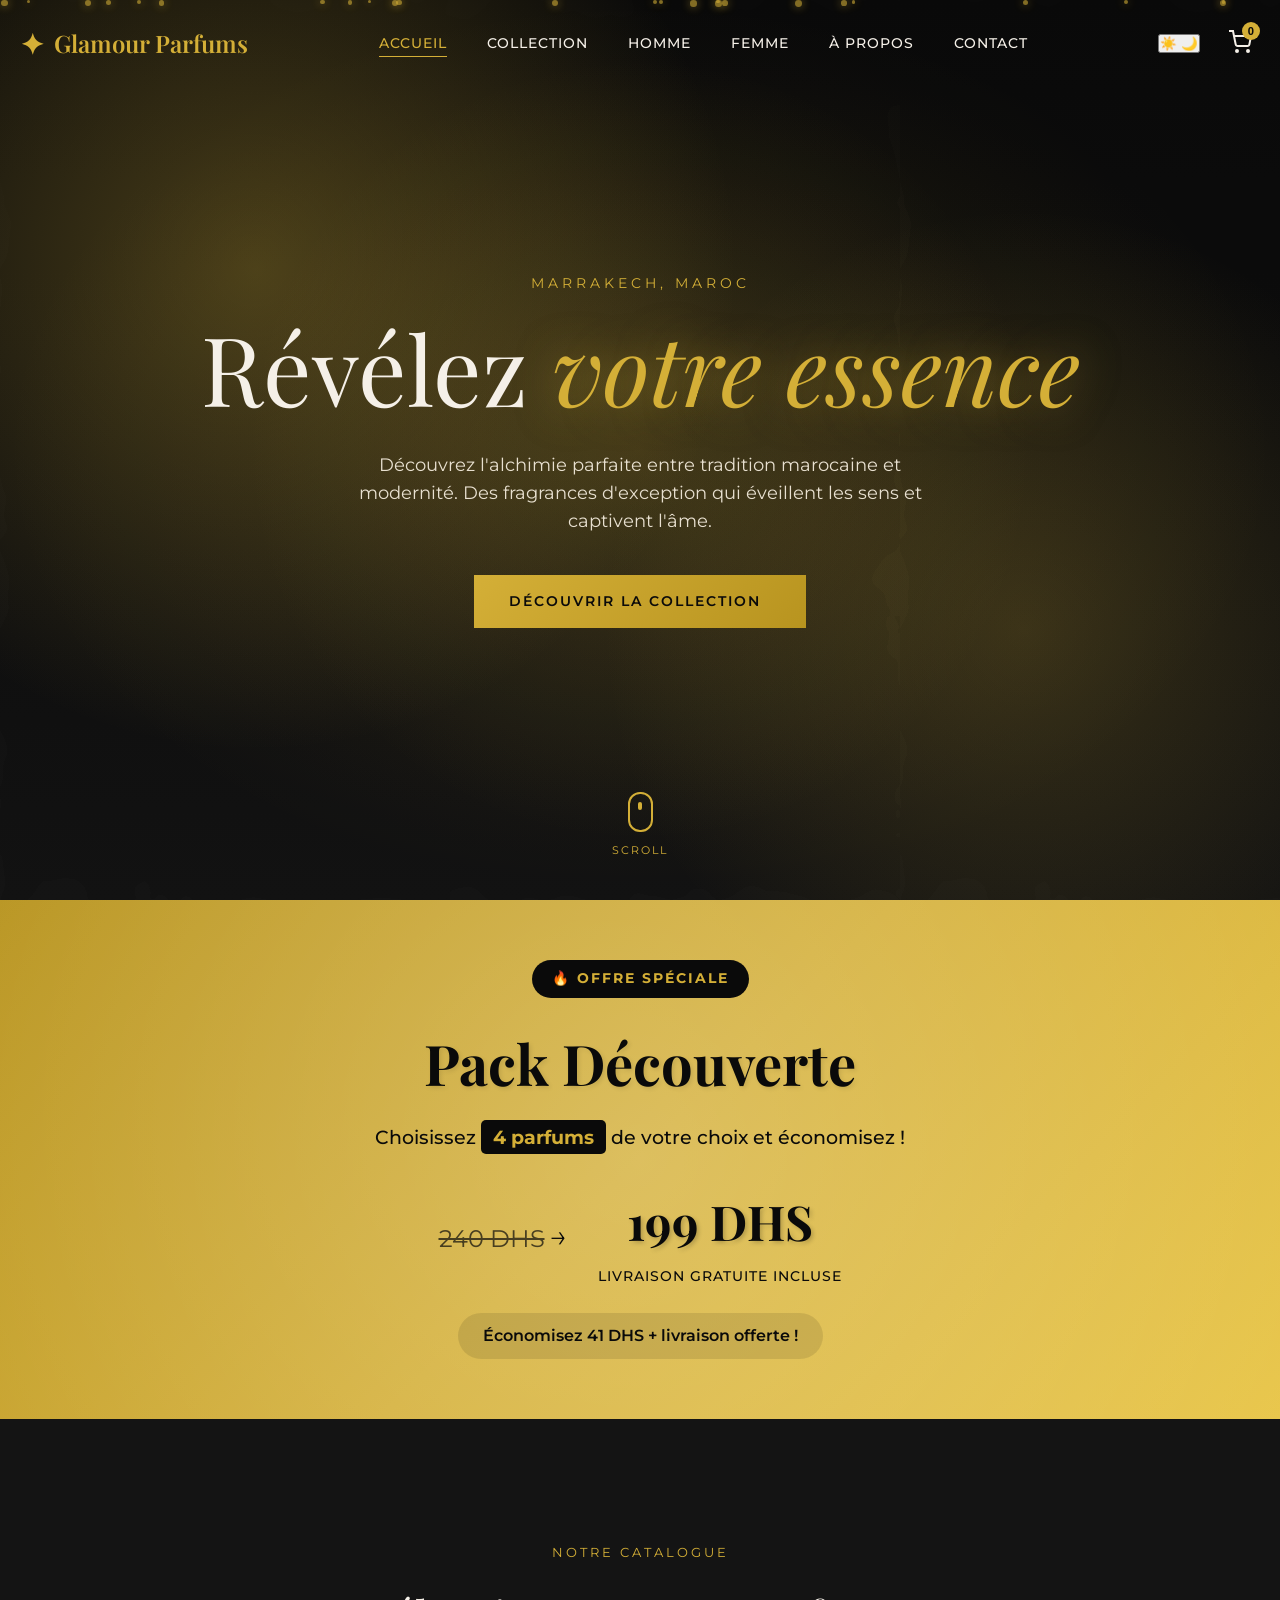
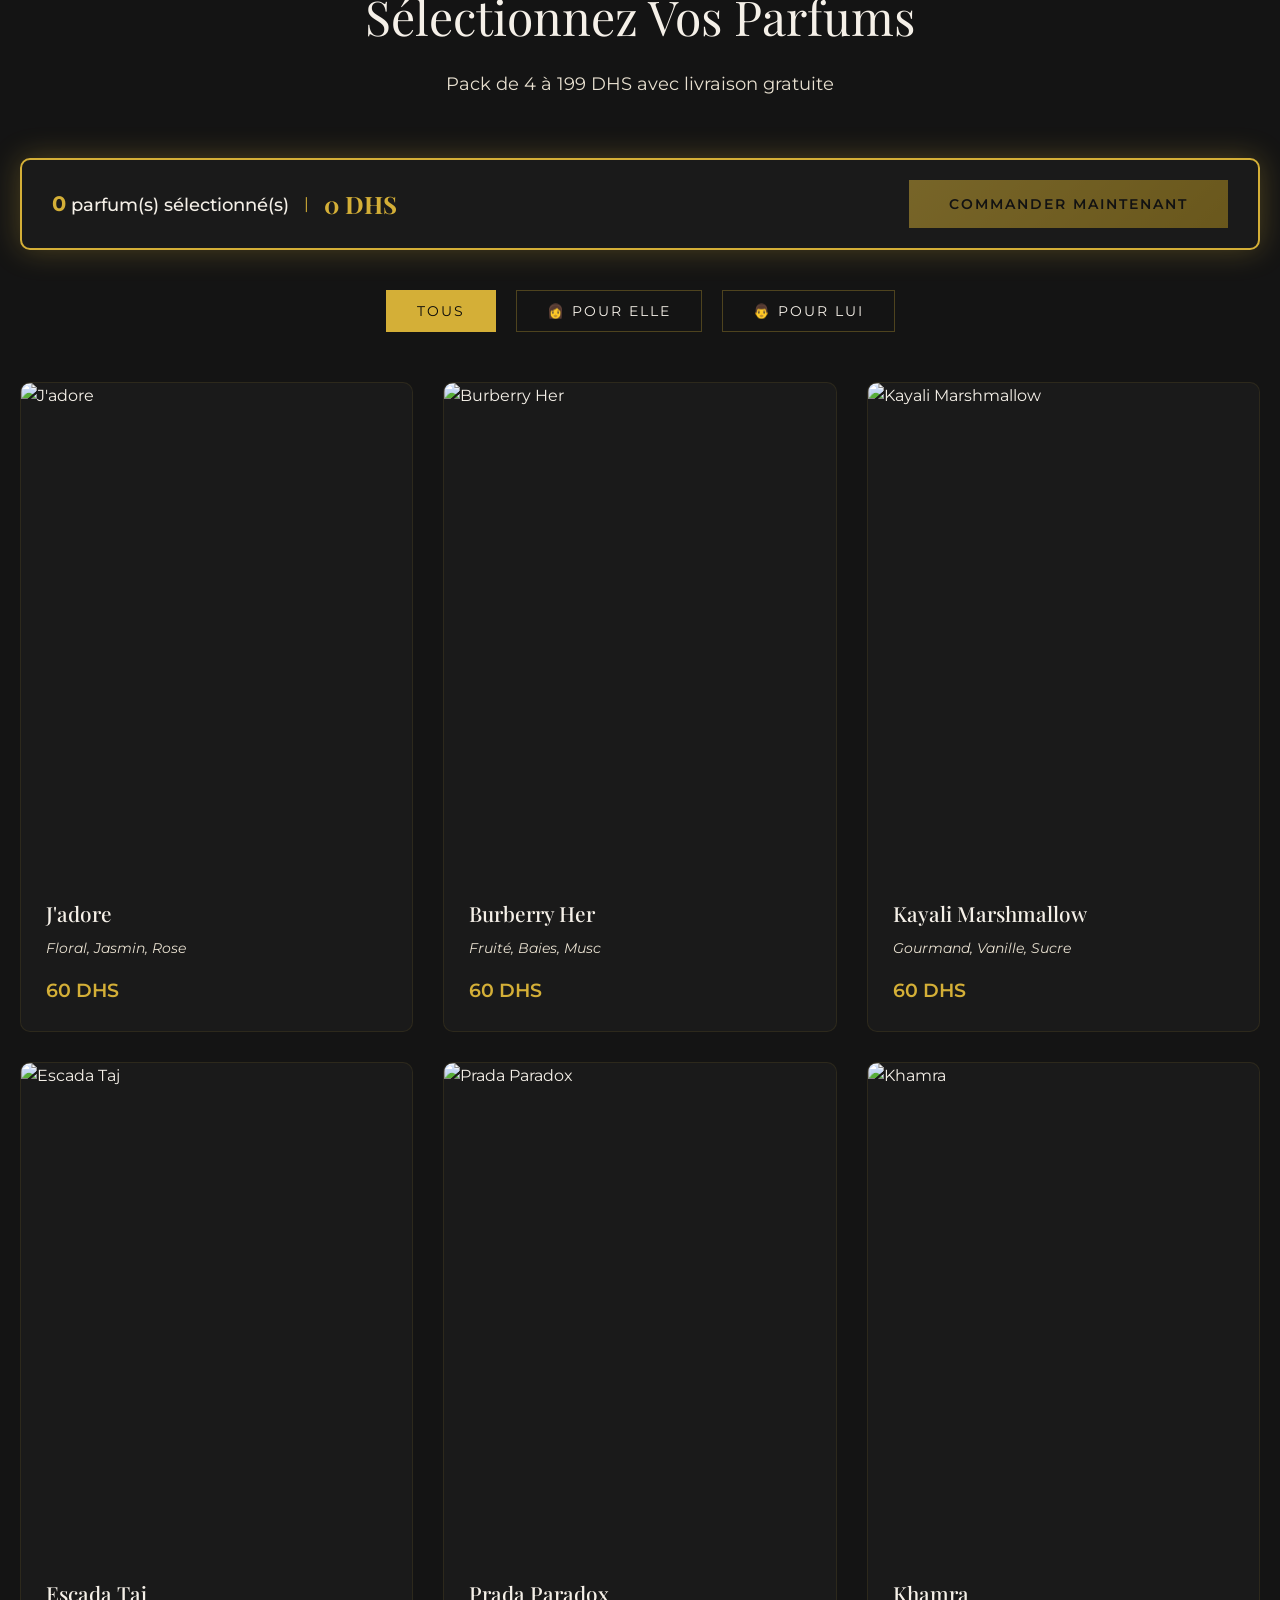
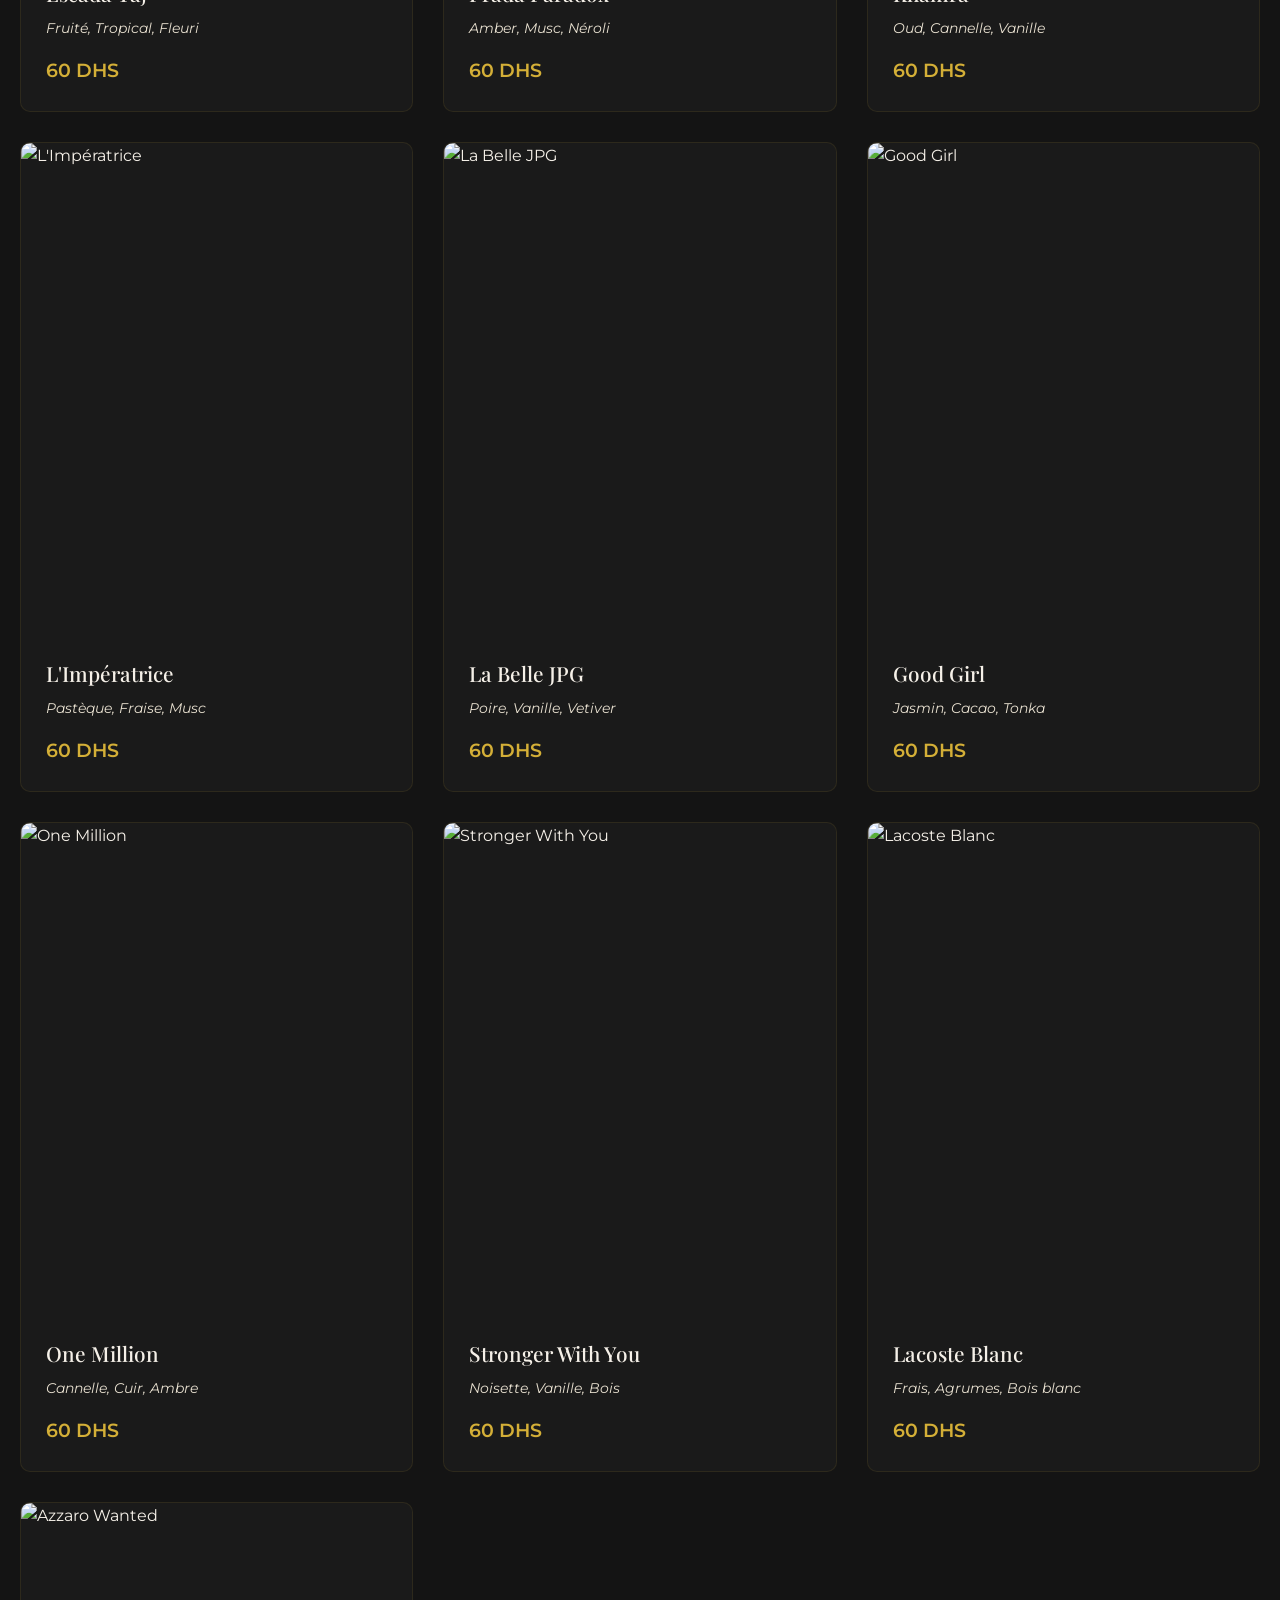
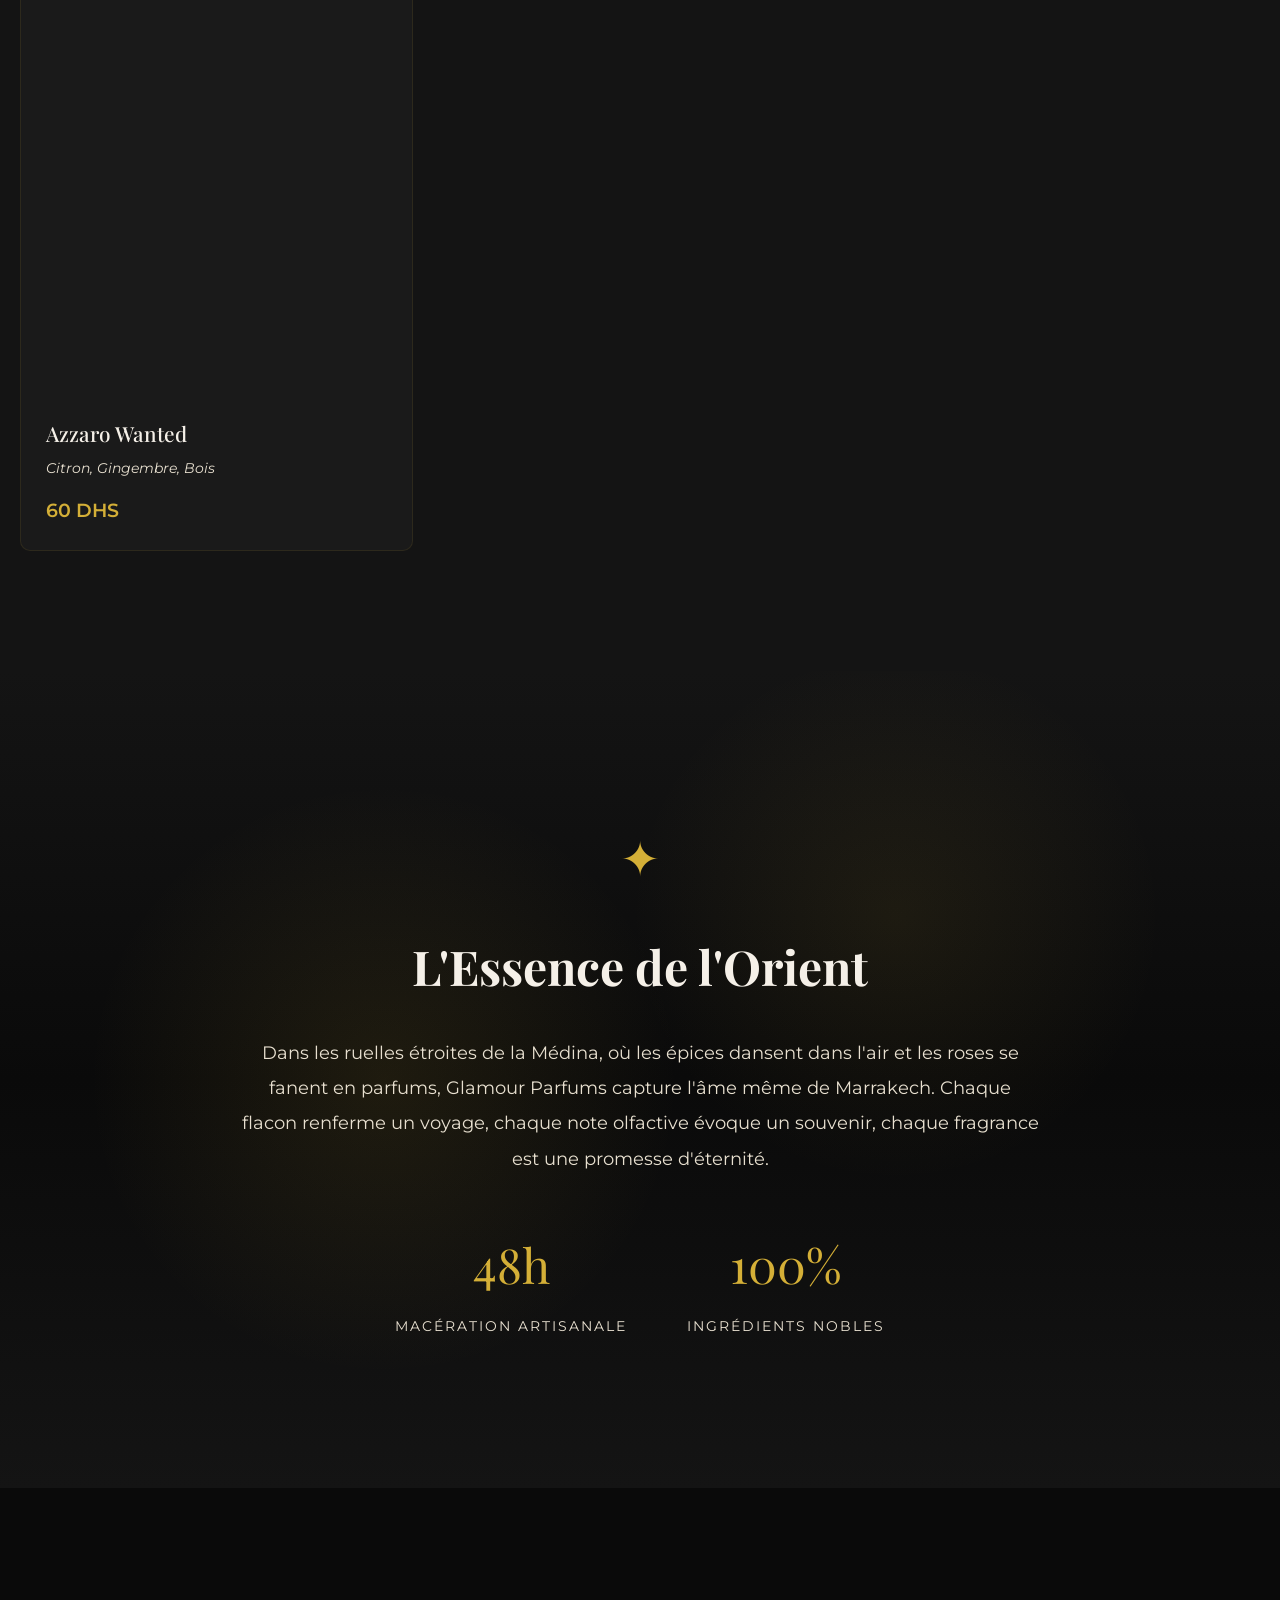
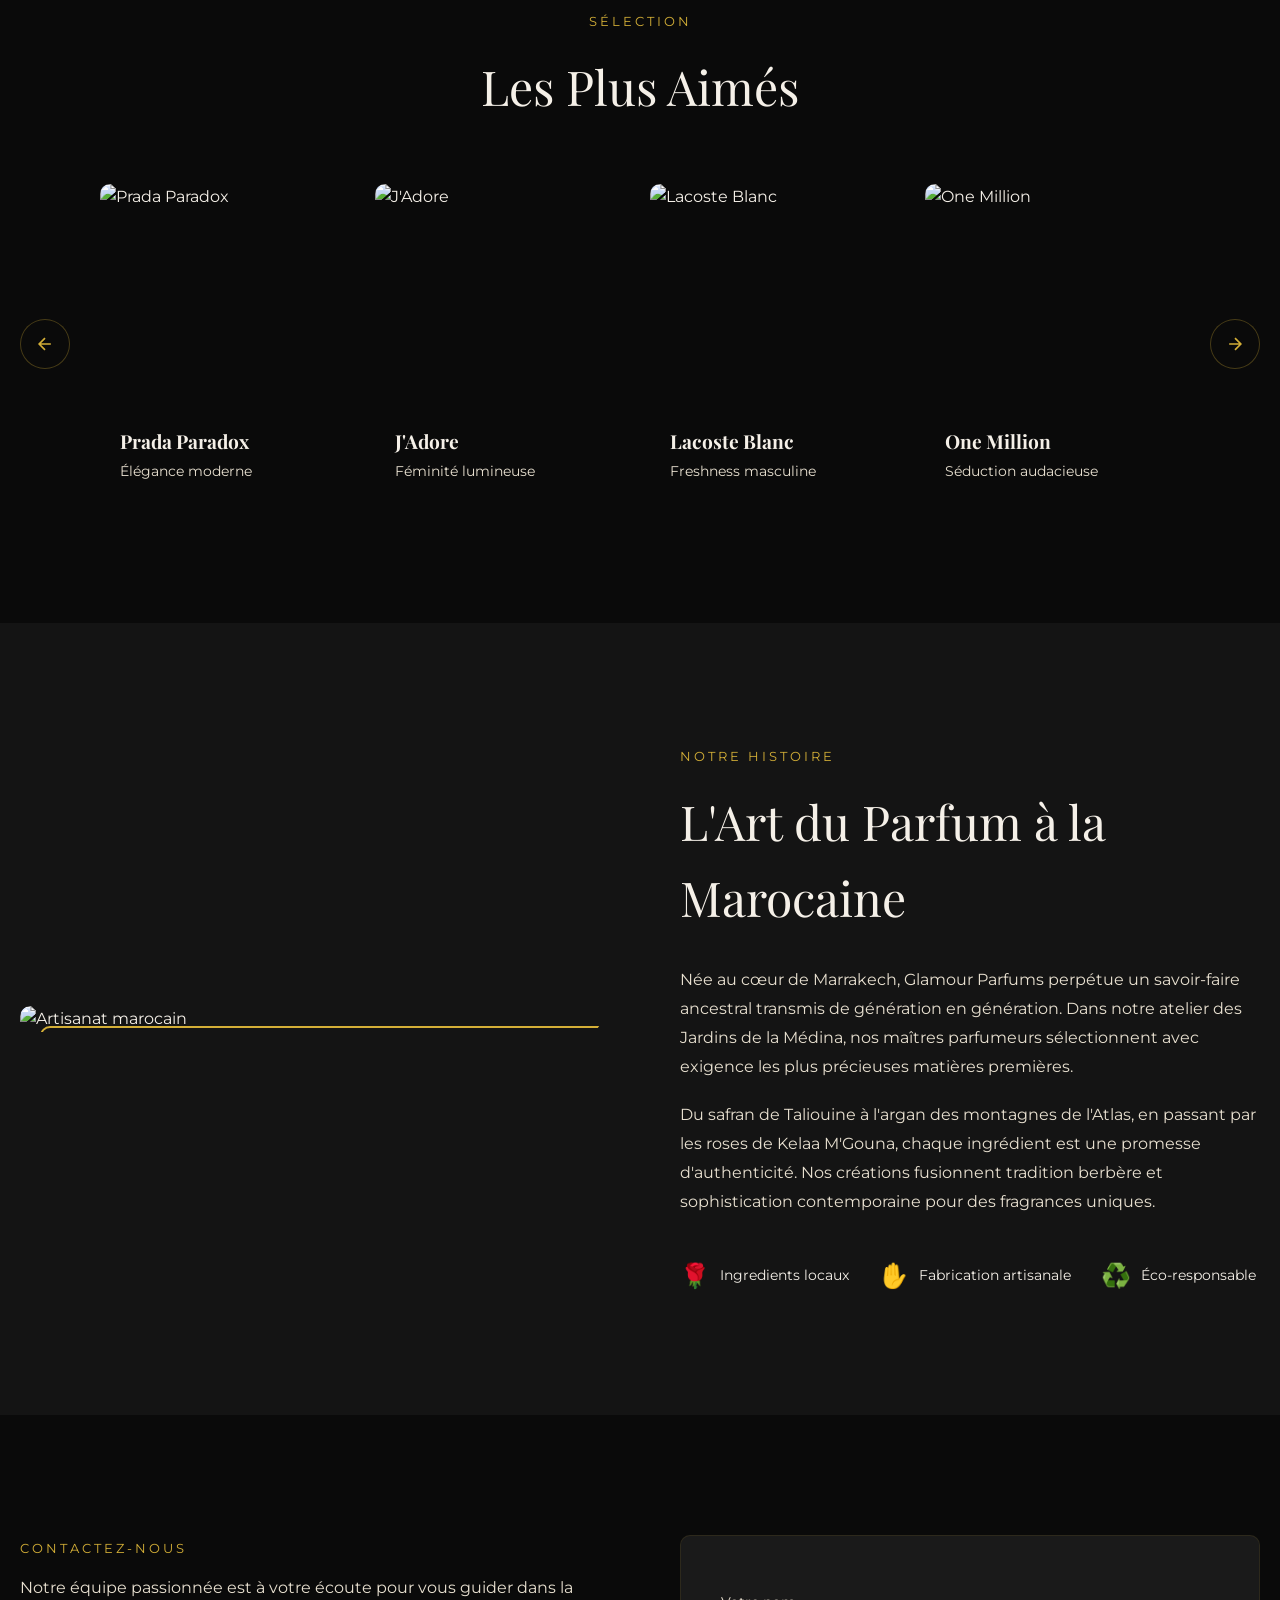
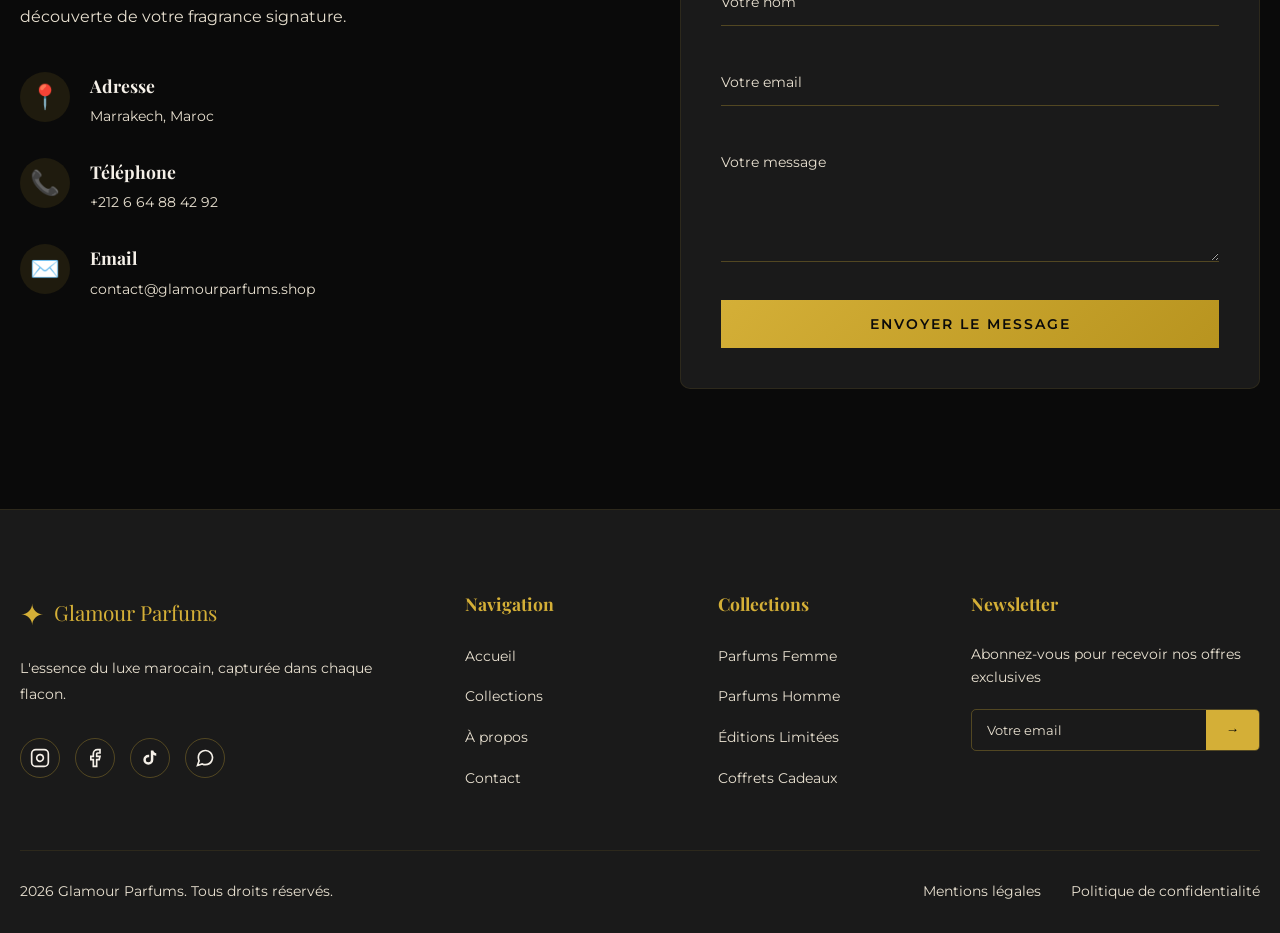
==== commit 72d36a65: "1st changes" ====
--- a/index.html
+++ b/index.html
@@ -2,12 +2,47 @@
 <html lang="fr">
 <head>
     <meta charset="UTF-8">
-    <meta name="viewport" content="width=device-width, initial-scale=1.0">
+    <meta name="viewport" content="width=device-width, initial-scale=1.0, maximum-scale=5.0">
+    <meta name="description" content="Glamour Parfums - Parfumerie de luxe à Marrakech. Découvrez nos fragrances d'exception aux notes orientales et modernes. Livraison au Maroc.">
+    <meta name="keywords" content="parfums Marrakech, parfumerie luxe Maroc, fragrances orientales, parfums femme, parfums homme, Glamour Parfums">
+    <meta name="author" content="Glamour Parfums">
+    <meta name="robots" content="index, follow">
+    <meta name="theme-color" content="#d4af37">
+    
     <title>Glamour Parfums | Luxe & Élégance à Marrakech</title>
+    
+    <!-- Open Graph -->
+    <meta property="og:title" content="Glamour Parfums | Luxe & Élégance à Marrakech">
+    <meta property="og:description" content="Parfumerie de luxe à Marrakech - Fragrances d'exception aux notes orientales. Découvrez notre collection de parfums pour femme et homme.">
+    <meta property="og:type" content="website">
+    <meta property="og:url" content="https://glamourparfums.shop">
+    <meta property="og:image" content="https://glamourparfums.shop/assets/img/og-image.jpg">
+    <meta property="og:locale" content="fr_FR">
+    
+    <!-- Twitter Card -->
+    <meta name="twitter:card" content="summary_large_image">
+    <meta name="twitter:title" content="Glamour Parfums | Luxe & Élégance à Marrakech">
+    <meta name="twitter:description" content="Parfumerie de luxe à Marrakech - Fragrances d'exception aux notes orientales.">
+    <meta name="twitter:image" content="https://glamourparfums.shop/assets/img/og-image.jpg">
+    
+    <!-- Favicon -->
+    <link rel="icon" type="image/png" href="assets/img/favicon.png">
+    <link rel="apple-touch-icon" href="assets/img/apple-touch-icon.png">
+    
+    <!-- Preconnect & Preload -->
     <link rel="preconnect" href="https://fonts.googleapis.com">
     <link rel="preconnect" href="https://fonts.gstatic.com" crossorigin>
+    <link rel="dns-prefetch" href="https://fonts.googleapis.com">
+    <link rel="preload" href="css/style.css" as="style">
+    <link rel="preload" href="js/main.js" as="script">
+    <link rel="preload" href="https://fonts.googleapis.com/css2?family=Playfair+Display:wght@400;500;600;700&family=Montserrat:wght@300;400;500;600&display=swap" as="style">
+    
+    <!-- Styles -->
     <link href="https://fonts.googleapis.com/css2?family=Playfair+Display:wght@400;500;600;700&family=Montserrat:wght@300;400;500;600&display=swap" rel="stylesheet">
     <link rel="stylesheet" href="css/style.css">
+    
+    <!-- Canonical -->
+    <link rel="canonical" href="https://glamourparfums.shop/">
 </head>
 <body>
     <!-- Particles Container -->
@@ -32,6 +67,10 @@
                 </ul>
 
                 <div class="nav-actions">
+                    <button class="theme-toggle" id="theme-toggle" aria-label="Toggle Day/Night mode">
+                        <span class="theme-icon sun">☀️</span>
+                        <span class="theme-icon moon">🌙</span>
+                    </button>
                     <button class="cart-btn" id="cart-btn">
                         <svg width="24" height="24" viewBox="0 0 24 24" fill="none" stroke="currentColor" stroke-width="2">
                             <path d="M9 22C9.55228 22 10 21.5523 10 21C10 20.4477 9.55228 20 9 20C8.44772 20 8 20.4477 8 21C8 21.5523 8.44772 22 9 22Z"/>
@@ -110,7 +149,7 @@
             <div class="section-header reveal-on-scroll">
                 <span class="section-tag">Notre Catalogue</span>
                 <h2 class="section-title">Sélectionnez Vos Parfums</h2>
-                <p class="section-subtitle">60 DHS l'unité • Pack de 4 à 199 DHS avec livraison gratuite</p>
+                <p class="section-subtitle">Pack de 4 à 199 DHS avec livraison gratuite</p>
             </div>
 
             <!-- Cart Summary Bar -->
@@ -140,7 +179,7 @@
                 <!-- FEMME Products (9 parfums) -->
                 <div class="product-card" data-category="femme" data-id="1" data-name="J'adore" data-price="60">
                     <div class="product-image">
-                        <img src="https://images.unsplash.com/photo-1594035910387-fea47794261f?w=500&h=600&fit=crop" alt="J'adore">
+                        <img src="assets/img/jadore.png" alt="J'adore" loading="lazy" decoding="async">
                         <div class="product-overlay">
                             <button class="quick-view">Aperçu rapide</button>
                             <button class="select-btn" onclick="toggleSelection(this)">
@@ -159,7 +198,7 @@
 
                 <div class="product-card" data-category="femme" data-id="2" data-name="Burberry Her" data-price="60">
                     <div class="product-image">
-                        <img src="https://images.unsplash.com/photo-1541643600914-78b084683601?w=500&h=600&fit=crop" alt="Burberry Her">
+                        <img src="assets/img/burbery.png" alt="Burberry Her" loading="lazy" decoding="async">
                         <div class="product-overlay">
                             <button class="quick-view">Aperçu rapide</button>
                             <button class="select-btn" onclick="toggleSelection(this)">
@@ -178,7 +217,7 @@
 
                 <div class="product-card" data-category="femme" data-id="3" data-name="Kayali Marshmallow" data-price="60">
                     <div class="product-image">
-                        <img src="https://images.unsplash.com/photo-1592945403244-b3fbafd7f539?w=500&h=600&fit=crop" alt="Kayali Marshmallow">
+                        <img src="assets/img/kayali.png" alt="Kayali Marshmallow" loading="lazy" decoding="async">
                         <div class="product-overlay">
                             <button class="quick-view">Aperçu rapide</button>
                             <button class="select-btn" onclick="toggleSelection(this)">
@@ -197,7 +236,7 @@
 
                 <div class="product-card" data-category="femme" data-id="4" data-name="Escada Taj" data-price="60">
                     <div class="product-image">
-                        <img src="https://images.unsplash.com/photo-1512496015851-a90fb38ba796?w=500&h=600&fit=crop" alt="Escada Taj">
+                        <img src="assets/img/escada.png" alt="Escada Taj" loading="lazy" decoding="async">
                         <div class="product-overlay">
                             <button class="quick-view">Aperçu rapide</button>
                             <button class="select-btn" onclick="toggleSelection(this)">
@@ -216,7 +255,7 @@
 
                 <div class="product-card" data-category="femme" data-id="5" data-name="Prada Paradox" data-price="60">
                     <div class="product-image">
-                        <img src="https://images.unsplash.com/photo-1588405748884-2a9a1a3b1c5b?w=500&h=600&fit=crop" alt="Prada Paradox">
+                        <img src="assets/img/prada.png" alt="Prada Paradox">
                         <div class="product-overlay">
                             <button class="quick-view">Aperçu rapide</button>
                             <button class="select-btn" onclick="toggleSelection(this)">
@@ -235,7 +274,7 @@
 
                 <div class="product-card" data-category="femme" data-id="6" data-name="Khamra" data-price="60">
                     <div class="product-image">
-                        <img src="https://images.unsplash.com/photo-1590736969955-71cc94901144?w=500&h=600&fit=crop" alt="Khamra">
+                        <img src="assets/img/khamra.png" alt="Khamra" loading="lazy" decoding="async">
                         <div class="product-overlay">
                             <button class="quick-view">Aperçu rapide</button>
                             <button class="select-btn" onclick="toggleSelection(this)">
@@ -254,7 +293,7 @@
 
                 <div class="product-card" data-category="femme" data-id="7" data-name="L'Impératrice" data-price="60">
                     <div class="product-image">
-                        <img src="https://images.unsplash.com/photo-1563170351-be82bc888aa4?w=500&h=600&fit=crop" alt="L'Impératrice">
+                        <img src="assets/img/imperatrice.png" alt="L'Impératrice" loading="lazy" decoding="async">
                         <div class="product-overlay">
                             <button class="quick-view">Aperçu rapide</button>
                             <button class="select-btn" onclick="toggleSelection(this)">
@@ -273,7 +312,7 @@
 
                 <div class="product-card" data-category="femme" data-id="8" data-name="La Belle JPG" data-price="60">
                     <div class="product-image">
-                        <img src="https://images.unsplash.com/photo-1594136976553-38679e03c1c3?w=500&h=600&fit=crop" alt="La Belle JPG">
+                        <img src="assets/img/bellejpg.png" alt="La Belle JPG" loading="lazy" decoding="async">
                         <div class="product-overlay">
                             <button class="quick-view">Aperçu rapide</button>
                             <button class="select-btn" onclick="toggleSelection(this)">
@@ -292,7 +331,7 @@
 
                 <div class="product-card" data-category="femme" data-id="9" data-name="Good Girl" data-price="60">
                     <div class="product-image">
-                        <img src="https://images.unsplash.com/photo-1595535873420-a599195b3f4a?w=500&h=600&fit=crop" alt="Good Girl">
+                        <img src="assets/img/goodgirl.png" alt="Good Girl" loading="lazy" decoding="async">
                         <div class="product-overlay">
                             <button class="quick-view">Aperçu rapide</button>
                             <button class="select-btn" onclick="toggleSelection(this)">
@@ -312,7 +351,7 @@
                 <!-- HOMME Products (4 parfums) -->
                 <div class="product-card" data-category="homme" data-id="10" data-name="One Million" data-price="60">
                     <div class="product-image">
-                        <img src="https://images.unsplash.com/photo-1523293182086-7651a899d37f?w=500&h=600&fit=crop" alt="One Million">
+                        <img src="assets/img/onemillion.png" alt="One Million" loading="lazy" decoding="async">
                         <div class="product-overlay">
                             <button class="quick-view">Aperçu rapide</button>
                             <button class="select-btn" onclick="toggleSelection(this)">
@@ -331,7 +370,7 @@
 
                 <div class="product-card" data-category="homme" data-id="11" data-name="Stronger With You" data-price="60">
                     <div class="product-image">
-                        <img src="https://images.unsplash.com/photo-1595425970377-c9703cf48b6d?w=500&h=600&fit=crop" alt="Stronger With You">
+                        <img src="assets/img/stronger.png" alt="Stronger With You" loading="lazy" decoding="async">
                         <div class="product-overlay">
                             <button class="quick-view">Aperçu rapide</button>
                             <button class="select-btn" onclick="toggleSelection(this)">
@@ -350,7 +389,7 @@
 
                 <div class="product-card" data-category="homme" data-id="12" data-name="Lacoste Blanc" data-price="60">
                     <div class="product-image">
-                        <img src="https://images.unsplash.com/photo-1587017539504-67cfbddac569?w=500&h=600&fit=crop" alt="Lacoste Blanc">
+                        <img src="assets/img/lacoste.png" alt="Lacoste Blanc" loading="lazy" decoding="async">
                         <div class="product-overlay">
                             <button class="quick-view">Aperçu rapide</button>
                             <button class="select-btn" onclick="toggleSelection(this)">
@@ -369,7 +408,7 @@
 
                 <div class="product-card" data-category="homme" data-id="13" data-name="Azzaro Wanted" data-price="60">
                     <div class="product-image">
-                        <img src="https://images.unsplash.com/photo-1547887537-6c5a1c2893b4?w=500&h=600&fit=crop" alt="Azzaro Wanted">
+                        <img src="assets/img/azzaro.png" alt="Azzaro Wanted" loading="lazy" decoding="async">
                         <div class="product-overlay">
                             <button class="quick-view">Aperçu rapide</button>
                             <button class="select-btn" onclick="toggleSelection(this)">
@@ -405,10 +444,10 @@
                     un souvenir, chaque fragrance est une promesse d'éternité.
                 </p>
                 <div class="immersive-stats">
-                    <div class="stat-item">
+                    <!--<div class="stat-item">
                         <span class="stat-number">15+</span>
                         <span class="stat-label">Années d'expertise</span>
-                    </div>
+                    </div>-->
                     <div class="stat-item">
                         <span class="stat-number">48h</span>
                         <span class="stat-label">Macération artisanale</span>
@@ -441,37 +480,37 @@
                     <div class="carousel-track" id="carousel-track">
                         <div class="carousel-slide">
                             <div class="popular-card">
-                                <img src="https://images.unsplash.com/photo-1594035910387-fea47794261f?w=400&h=500&fit=crop" alt="Rose de Marrakech">
+                                <img src="assets/img/prada.png" alt="Prada Paradox">
                                 <div class="popular-info">
-                                    <h4>Rose de Marrakech</h4>
-                                    <p>Élégance florale</p>
+                                    <h4>Prada Paradox</h4>
+                                    <p>Élégance moderne</p>
                                 </div>
                             </div>
                         </div>
                         <div class="carousel-slide">
                             <div class="popular-card">
-                                <img src="https://images.unsplash.com/photo-1523293182086-7651a899d37f?w=400&h=500&fit=crop" alt="Sultan d'Or">
+                                <img src="assets/img/jadore.png" alt="J'Adore">
                                 <div class="popular-info">
-                                    <h4>Sultan d'Or</h4>
-                                    <p>Puissance orientale</p>
+                                    <h4>J'Adore</h4>
+                                    <p>Féminité lumineuse</p>
                                 </div>
                             </div>
                         </div>
                         <div class="carousel-slide">
                             <div class="popular-card">
-                                <img src="https://images.unsplash.com/photo-1541643600914-78b084683601?w=400&h=500&fit=crop" alt="Nuit Orientale">
+                                <img src="assets/img/lacoste.png" alt="Lacoste Blanc" loading="lazy" decoding="async">
                                 <div class="popular-info">
-                                    <h4>Nuit Orientale</h4>
-                                    <p>Sensualité mystérieuse</p>
+                                    <h4>Lacoste Blanc</h4>
+                                    <p>Freshness masculine</p>
                                 </div>
                             </div>
                         </div>
                         <div class="carousel-slide">
                             <div class="popular-card">
-                                <img src="https://images.unsplash.com/photo-1592945403244-b3fbafd7f539?w=400&h=500&fit=crop" alt="Médina Mystique">
+                                <img src="assets/img/onemillion.png" alt="One Million" loading="lazy" decoding="async">
                                 <div class="popular-info">
-                                    <h4>Médina Mystique</h4>
-                                    <p>Aventure épicée</p>
+                                    <h4>One Million</h4>
+                                    <p>Séduction audacieuse</p>
                                 </div>
                             </div>
                         </div>
@@ -485,12 +524,12 @@
                 </button>
             </div>
             
-            <div class="carousel-dots" id="carousel-dots">
+            <!--<div class="carousel-dots" id="carousel-dots">
                 <button class="dot active"></button>
                 <button class="dot"></button>
                 <button class="dot"></button>
                 <button class="dot"></button>
-            </div>
+            </div>-->
         </div>
     </section>
 
@@ -500,7 +539,7 @@
             <div class="about-grid">
                 <div class="about-image reveal-on-scroll">
                     <div class="image-frame">
-                        <img src="https://images.unsplash.com/photo-1544161515-4ab6ce6db874?w=600&h=700&fit=crop" alt="Artisanat marocain">
+                        <img src="assets/img/about.png" alt="Artisanat marocain" loading="lazy" decoding="async">
                         <div class="frame-decoration"></div>
                     </div>
                 </div>
@@ -543,33 +582,33 @@
         <div class="container">
             <div class="contact-grid">
                 <div class="contact-info reveal-on-scroll">
-                    <span class="section-tag">Contact</span>
-                    <h2 class="section-title">Contactez-nous</h2>
+                    <span class="section-tag">Contactez-nous</span>
+                    <!-- <h2 class="section-title">Contactez-nous</h2> -->
                     <p class="contact-text">
                         Notre équipe passionnée est à votre écoute pour vous guider 
                         dans la découverte de votre fragrance signature.
                     </p>
                     
-                    <div class="contact-details">
-                        <div class="contact-item">
+                    <div class="contact-details reveal-on-scroll">
+                        <div class="contact-item reveal-on-scroll">
                             <span class="contact-icon">📍</span>
                             <div>
                                 <h4>Adresse</h4>
-                                <p>12 Derb El Hamam, Médina<br>40000 Marrakech, Maroc</p>
+                                <p>Marrakech, Maroc</p>
                             </div>
                         </div>
-                        <div class="contact-item">
+                        <div class="contact-item reveal-on-scroll" style="animation-delay: 0.15s;">
                             <span class="contact-icon">📞</span>
                             <div>
                                 <h4>Téléphone</h4>
-                                <p>+212 5 24 38 57 92</p>
+                                <p>+212 6 64 88 42 92</p>
                             </div>
                         </div>
-                        <div class="contact-item">
+                        <div class="contact-item reveal-on-scroll" style="animation-delay: 0.25s;">
                             <span class="contact-icon">✉️</span>
                             <div>
                                 <h4>Email</h4>
-                                <p>contact@glamourparfums.ma</p>
+                                <p>contact@glamourparfums.shop</p>
                             </div>
                         </div>
                     </div>
@@ -609,19 +648,24 @@
                     </a>
                     <p>L'essence du luxe marocain, capturée dans chaque flacon.</p>
                     <div class="social-links">
-                        <a href="#" class="social-link" aria-label="Instagram">
+                        <a href="https://www.instagram.com/m.aglamourparfums" class="social-link" aria-label="Instagram">
                             <svg width="20" height="20" viewBox="0 0 24 24" fill="none" stroke="currentColor" stroke-width="2">
                                 <rect x="2" y="2" width="20" height="20" rx="5" ry="5"></rect>
                                 <path d="M16 11.37A4 4 0 1 1 12.63 8 4 4 0 0 1 16 11.37z"></path>
                                 <line x1="17.5" y1="6.5" x2="17.51" y2="6.5"></line>
                             </svg>
                         </a>
-                        <a href="#" class="social-link" aria-label="Facebook">
+                        <a href="https://www.instagram.com/m.aglamourparfums" class="social-link" aria-label="Facebook">
                             <svg width="20" height="20" viewBox="0 0 24 24" fill="none" stroke="currentColor" stroke-width="2">
                                 <path d="M18 2h-3a5 5 0 0 0-5 5v3H7v4h3v8h4v-8h3l1-4h-4V7a1 1 0 0 1 1-1h3z"></path>
                             </svg>
                         </a>
-                        <a href="#" class="social-link" aria-label="WhatsApp">
+                        <a href="https://vm.tiktok.com/ZS9L5M5HdYHAR-nnXYp/" class="social-link" aria-label="TikTok">
+                            <svg width="20" height="20" viewBox="0 0 24 24" fill="currentColor">
+                                <path d="M16 3c.3 1.7 1.7 3 3.5 3.2v3c-1.3-.1-2.5-.5-3.5-1.2V14a6 6 0 1 1-6-6c.3 0 .7 0 1 .1v3.1c-.3-.1-.6-.2-1-.2a3 3 0 1 0 3 3V3h3z"/>
+                            </svg>
+                        </a>
+                        <a href="https://api.whatsapp.com/send/?phone=%2B212664-884292&text&type=phone_number&app_absent=0" class="social-link" aria-label="WhatsApp">
                             <svg width="20" height="20" viewBox="0 0 24 24" fill="none" stroke="currentColor" stroke-width="2">
                                 <path d="M21 11.5a8.38 8.38 0 0 1-.9 3.8 8.5 8.5 0 0 1-7.6 4.7 8.38 8.38 0 0 1-3.8-.9L3 21l1.9-5.7a8.38 8.38 0 0 1-.9-3.8 8.5 8.5 0 0 1 4.7-7.6 8.38 8.38 0 0 1 3.8-.9h.5a8.48 8.48 0 0 1 8 8v.5z"></path>
                             </svg>
@@ -652,19 +696,18 @@
                 <div class="footer-newsletter">
                     <h4>Newsletter</h4>
                     <p>Abonnez-vous pour recevoir nos offres exclusives</p>
-                    <form class="newsletter-form" id="newsletter-form">
-                        <input type="email" placeholder="Votre email" required>
-                        <button type="submit">→</button>
+                    <form class="newsletter-form" id="newsletter-form" action="https://formspree.io/f/YOUR_FORM_ID" method="POST">
+                        <input type="email" name="email" placeholder="Votre email" required aria-label="Adresse email pour newsletter">
+                        <button type="submit" aria-label="S'inscrire à la newsletter">→</button>
                     </form>
                 </div>
             </div>
             
             <div class="footer-bottom">
-                <p>&​copy; 2024 Glamour Parfums. Tous droits réservés.</p>
+                <p> 2026 Glamour Parfums. Tous droits réservés.</p>
                 <div class="footer-legal">
-                    <a href="#">Mentions légales</a>
-                    <a href="#">Politique de confidentialité</a>
-                    <a href="#">CGV</a>
+                    <a href="mentions-legales.html">Mentions légales</a>
+                    <a href="politique-confidentialite.html">Politique de confidentialité</a>
                 </div>
             </div>
         </div>
@@ -686,7 +729,7 @@
                     <span>Total:</span>
                     <span id="cart-total">0 MAD</span>
                 </div>
-                <button class="btn btn-primary btn-full">Commander</button>
+                <button class="btn btn-primary btn-full" onclick="openOrderModal()" id="cart-checkout-btn">Commander</button>
             </div>
         </div>
     </div>
@@ -698,4 +741,4 @@
 
     <script src="js/main.js"></script>
 </body>
-</html>+</html>
